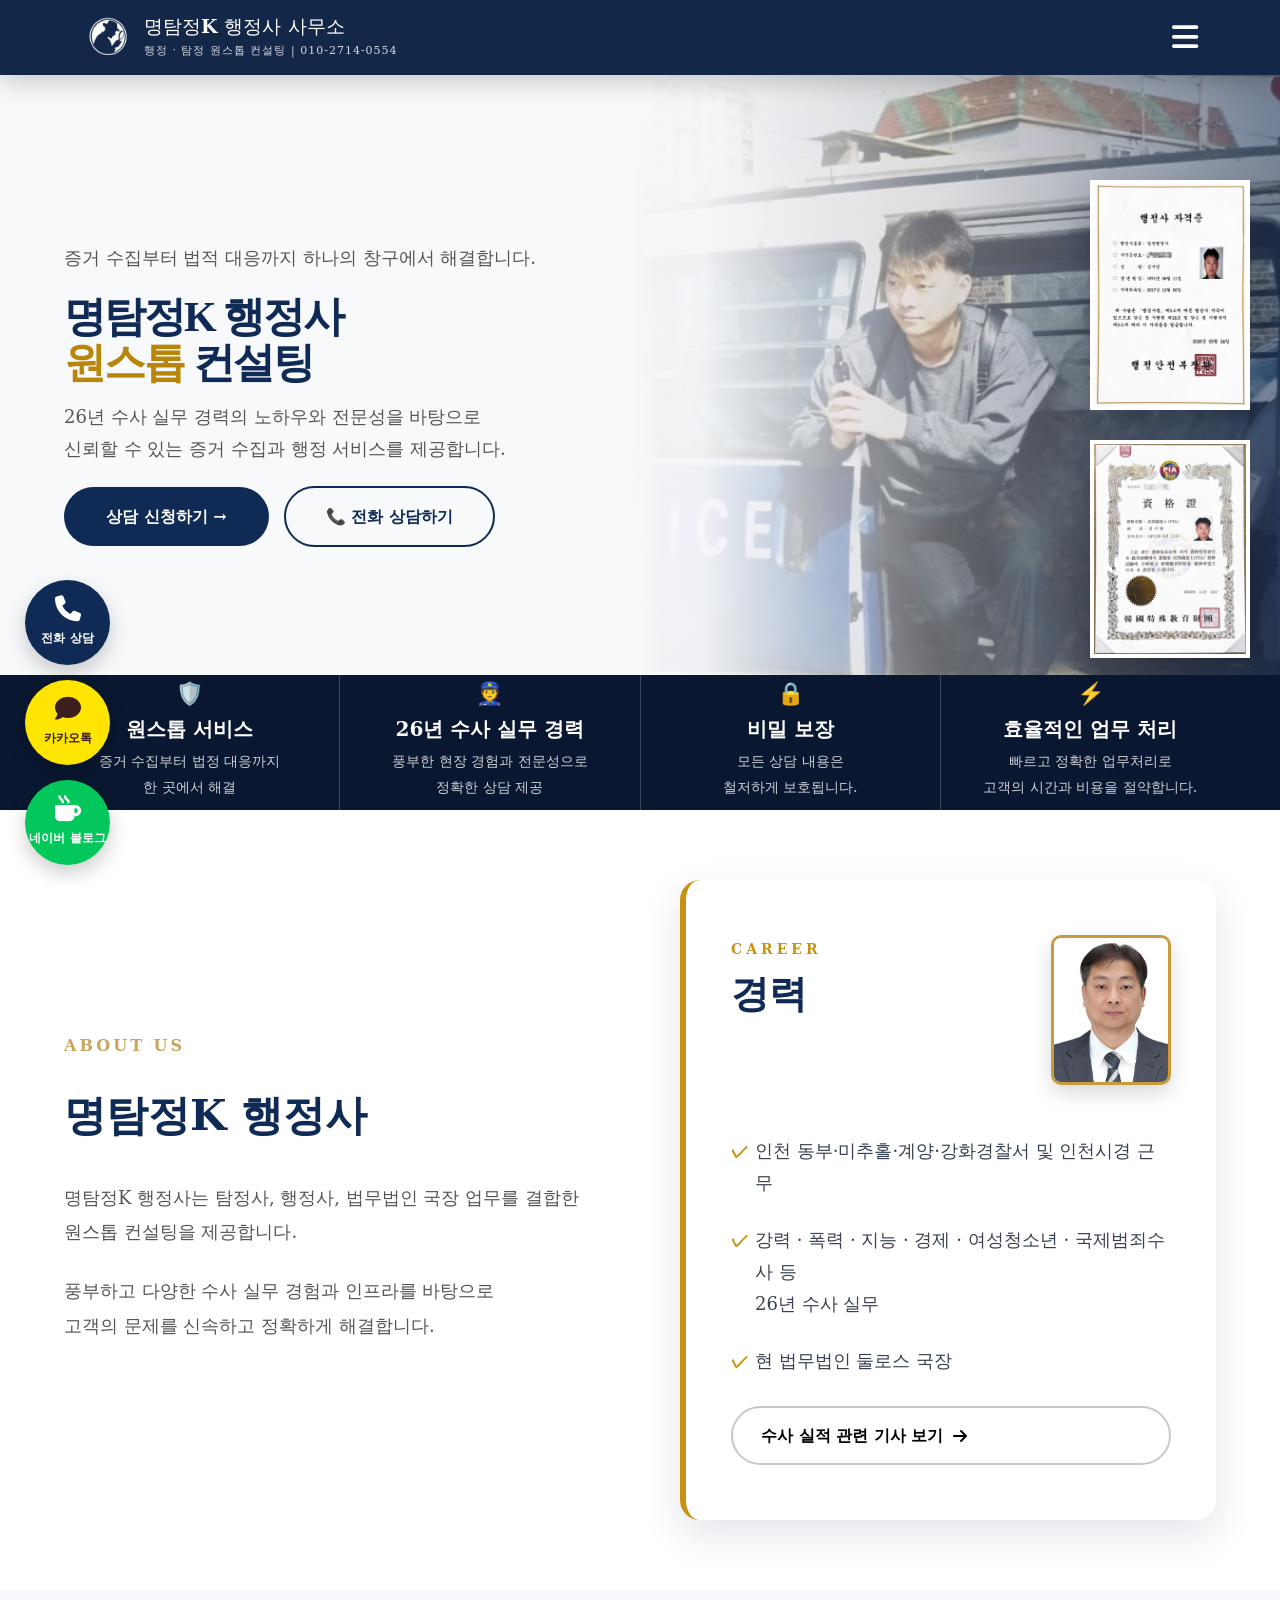
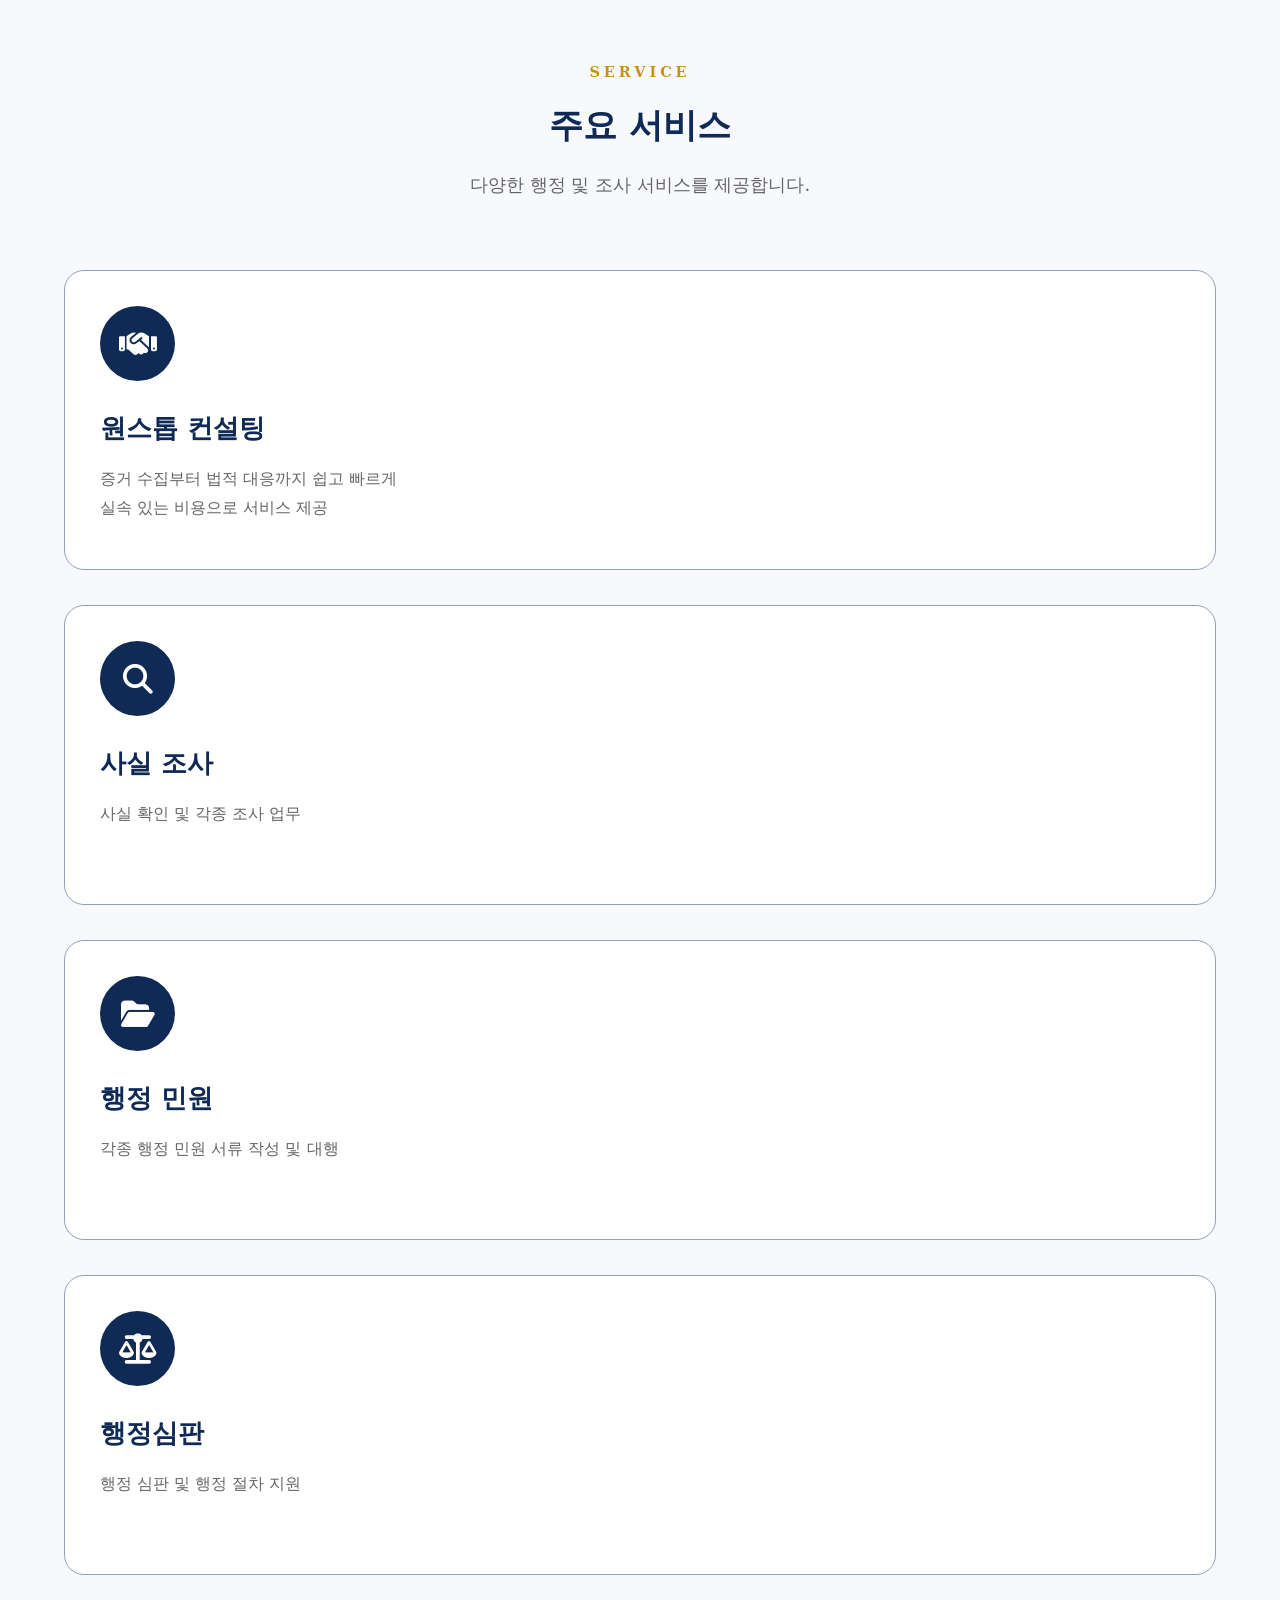
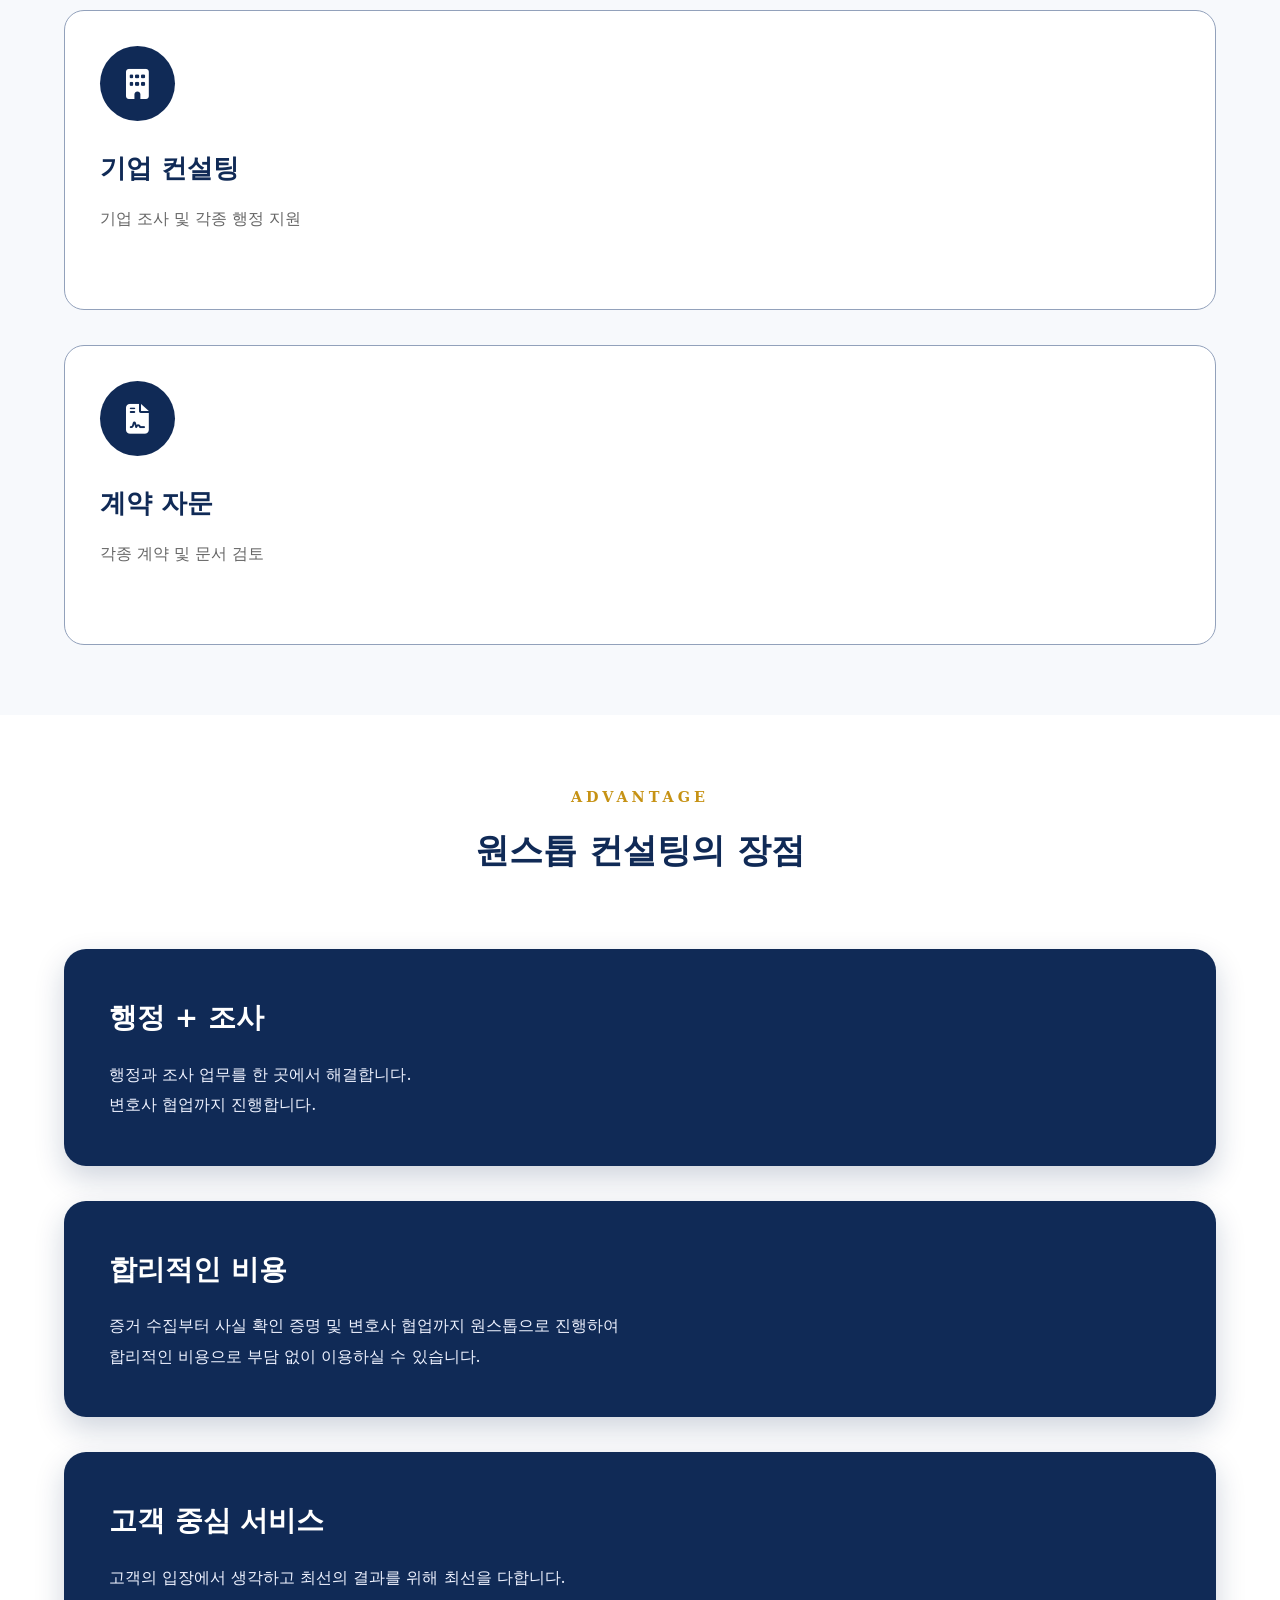
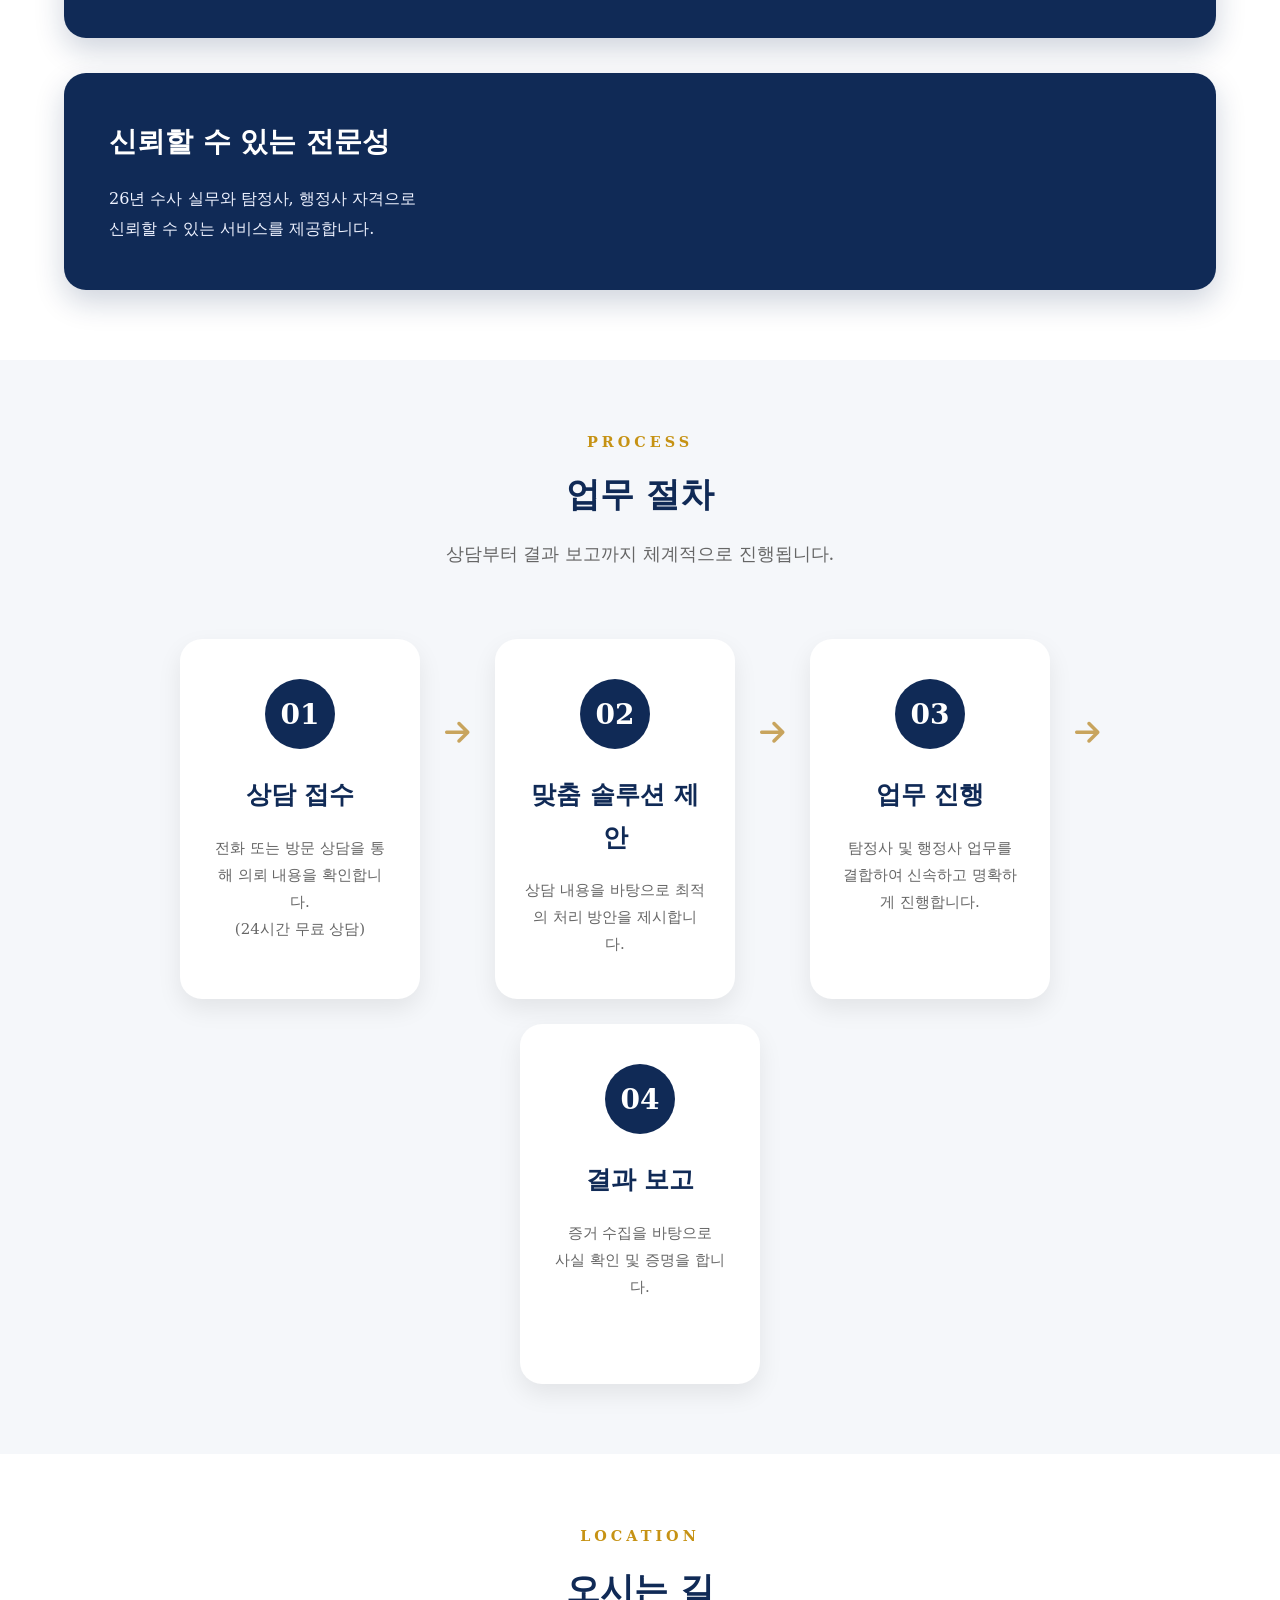
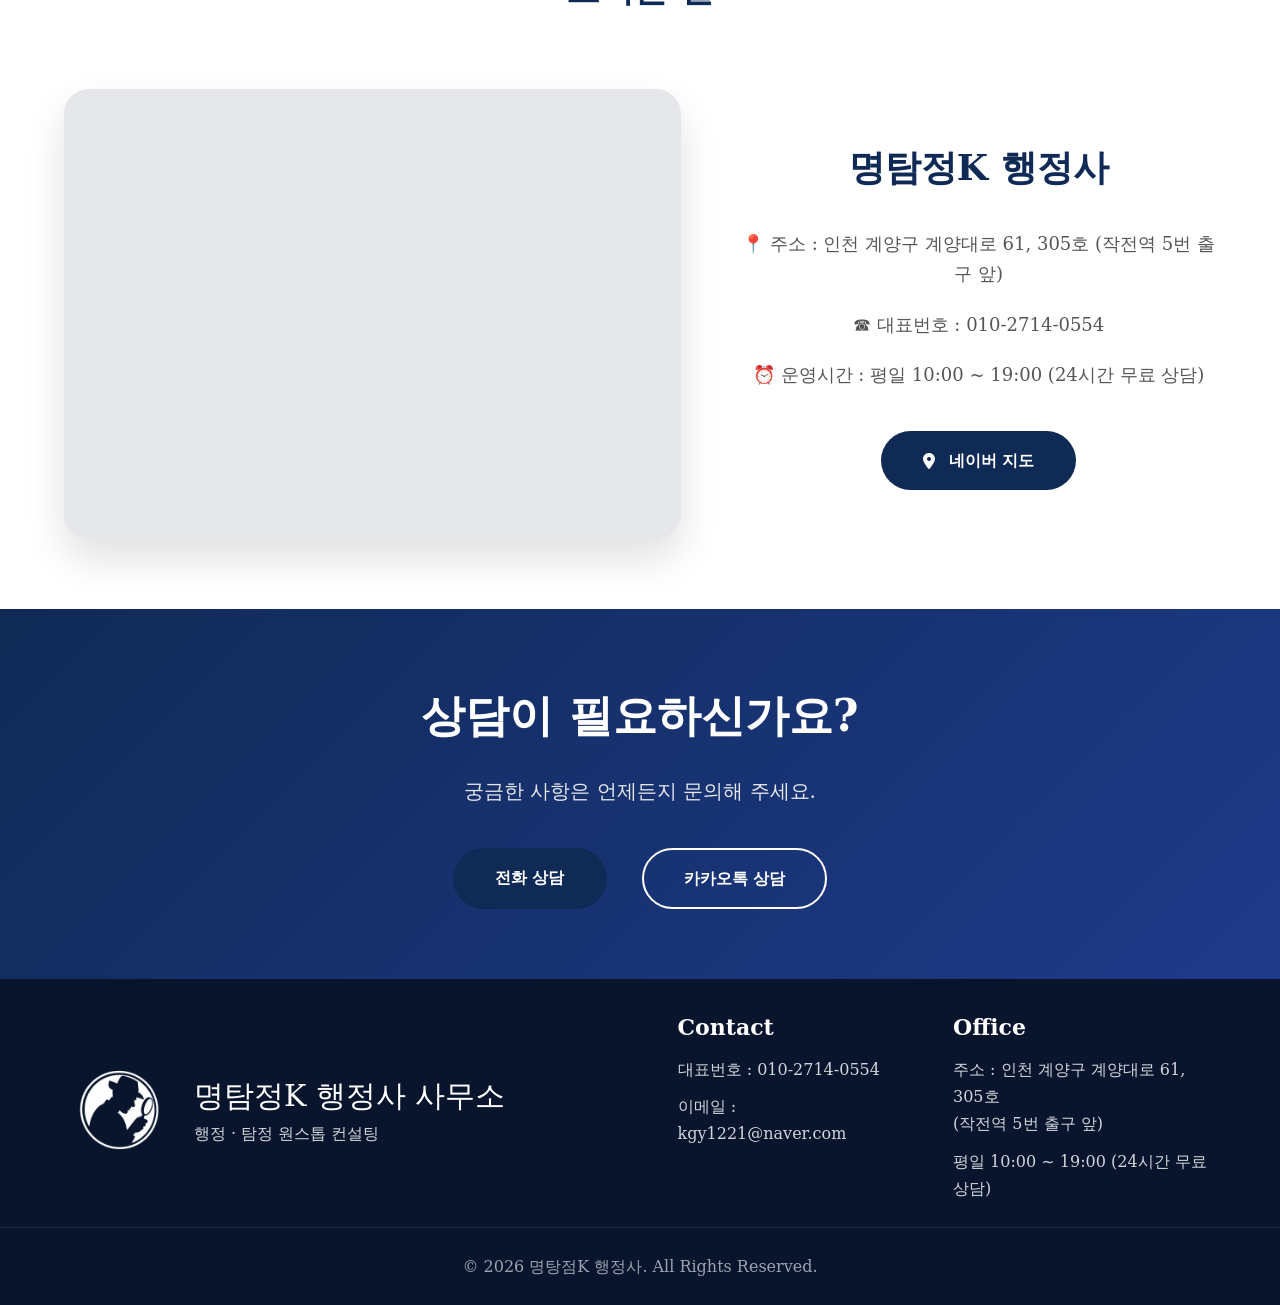
==== index.html @ 46e02d0e "Update index.html" ====
<!DOCTYPE html>
<html lang="ko">
<head>
    <meta charset="UTF-8">
    <meta name="viewport" content="width=device-width, initial-scale=1.0">
    <title>명탕점K 행정사</title>

    <meta name="description"
content="26년 수사 실무 경험을 바탕으로 행정·탐정 원스톱 컨설팅을 제공합니다.">

<meta name="keywords"
content="행정사, 탐정, 행정심판, 사실조사, 인천 행정사">

    <!-- CSS -->
    <link rel="stylesheet" href="style.css">

    <!-- Font Awesome -->
    <link rel="stylesheet"
    href="https://cdnjs.cloudflare.com/ajax/libs/font-awesome/6.6.0/css/all.min.css">

    <!-- Google Font -->
    <link rel="preconnect" href="https://fonts.googleapis.com">
    <link rel="preconnect" href="https://fonts.gstatic.com" crossorigin>
    <link href="https://fonts.googleapis.com/css2?family=Noto+Sans+KR:wght@300;400;500;700;800&display=swap" rel="stylesheet">
</head>

<!-- ==========================
        FLOATING MENU
========================== -->

<div class="floating-menu">

    <a href="tel:01027140554" class="floating-btn phone">
        <i class="fa-solid fa-phone"></i>
        <span>전화 상담</span>
    </a>

    <a href="https://open.kakao.com/o/sEqx3fDi"
       target="_blank"
       class="floating-btn kakao">

        <i class="fa-solid fa-comment"></i>
        <span>카카오톡</span>

    </a>

    <a href="https://blog.naver.com/kgy0554"
       target="_blank"
       class="floating-btn naver">

        <i class="fa-solid fa-mug-hot"></i>
        <span>네이버 블로그</span>

    </a>

</div>

<body>

<!-- ===========================
        HEADER
============================ -->

<header id="header">

    <div class="container">

        <a href="#" class="logo">

    <img src="images/logo.png" alt="명탐정K 로고">

    <div class="logo-text">

        <h2>명탐정K 행정사 사무소</h2>

        <p>행정 · 탐정 원스톱 컨설팅  |  010-2714-0554</p>
        

    </div>

</a>

        <nav>

  <button class="menu-toggle">
        <i class="fa-solid fa-bars"></i>
    </button>
    <ul class="menu">

        <li><a href="#about">소개</a></li>
        <li><a href="#service">서비스</a></li>
        <li><a href="#process">업무 절차</a></li>
        <li><a href="#location">오시는 길</a></li>
        <li><a href="#contact">상담 문의</a></li>

    </ul>

        </nav>

    </div>

</header>



<section class="hero">
<div class="hero-image">

   

</div>

     <div class="hero-license-wrap">

        <img src="images/certificate.jpg"
             class="hero-license"
             alt="자격증1">

        <img src="images/certificate2.jpg"
             class="hero-license"
             alt="자격증2">

    </div>
    <div class="container hero-container">

        <!-- 왼쪽 -->

        <div class="hero-left">


            <p class="hero-top">
                증거 수집부터 법적 대응까지 하나의 창구에서 해결합니다.
            </p>

            <h1>
                명탐정K 행정사<br>
                <span>원스톱</span> 컨설팅
            </h1>

            <p class="hero-desc">
                26년 수사 실무 경력의 노하우와 전문성을 바탕으로<br>
                신뢰할 수 있는 증거 수집과 행정 서비스를 제공합니다.
            </p>

            <div class="hero-btn">

                <a href="#contact" class="btn-primary">
                    상담 신청하기 →
                </a>

                <a href="tel:010-2714-0554" class="btn-outline">
                    📞 전화 상담하기
                </a>

            </div>

        </div>

        <!-- 오른쪽 -->

    </div>

</section>

<section id="why">

    <div class="why-row">

        <div class="why-item">
            <div class="why-icon">🛡️</div>
            <h3>원스톱 서비스</h3>
            <p>
                증거 수집부터 법정 대응까지<br>
                한 곳에서 해결
            </p>
        </div>

        <div class="why-item">
            <div class="why-icon">👮</div>
            <h3>26년 수사 실무 경력</h3>
            <p>
                풍부한 현장 경험과 전문성으로<br>
                정확한 상담 제공
            </p>
        </div>

        <div class="why-item">
            <div class="why-icon">🔒</div>
            <h3>비밀 보장</h3>
            <p>
                모든 상담 내용은<br>
                철저하게 보호됩니다.
            </p>
        </div>

        <div class="why-item">
            <div class="why-icon">⚡</div>
            <h3>효율적인 업무 처리</h3>
            <p>
                빠르고 정확한 업무처리로<br>
                고객의 시간과 비용을 절약합니다.
            </p>
        </div>

    </div>

</section>
<!-- ===========================
      ABOUT
============================ -->

<section class="about" id="about">

    <div class="container about-container">

        <!-- ABOUT US -->
        <div class="about-text">

            <span class="sub-title">
                ABOUT US
            </span>

            <h2>
                명탐정K 행정사
            </h2>

            <p>
                명탐정K 행정사는 탐정사, 행정사, 법무법인 국장 업무를 결합한<br>
                원스톱 컨설팅을 제공합니다.
            </p>

            <p>
                풍부하고 다양한 수사 실무 경험과 인프라를 바탕으로<br>
                고객의 문제를 신속하고 정확하게 해결합니다.
            </p>

        </div>

        <!-- CAREER -->
        <div class="about-career">

    <div class="career-header">

        <div>

            <span class="career-title">CAREER</span>

            <h3>경력</h3>

        </div>

        <img src="images/profile.jpg" alt="대표 증명사진" class="career-profile">

    </div>

    <ul class="career-list">

        <li>인천 동부·미추홀·계양·강화경찰서 및 인천시경 근무</li>

        <li>
            강력 · 폭력 · 지능 · 경제 · 여성청소년 · 국제범죄수사 등<br>
            26년 수사 실무
        </li>

        <li>현 법무법인 둘로스 국장</li>

    </ul>
 <a href="cases.html" class="career-btn">
        수사 실적 관련 기사 보기
        <i class="fa-solid fa-arrow-right"></i>
    </a>
</div>
    </div>

</section>



<!-- ===========================
      SERVICE
============================ -->

<section class="service" id="service">

    <div class="container">

        <div class="section-title">
            <span class="section-tag">SERVICE</span>
            <h2>주요 서비스</h2>

            <p>다양한 행정 및 조사 서비스를 제공합니다.</p>

        </div>

        <div class="service-grid">

          <a href="onestop.html" class="service-link">
                <div class="service-card">

                    <i class="fa-solid fa-handshake"></i>

                    <h3>원스톱 컨설팅</h3>

                    <p>
                        증거 수집부터 법적 대응까지 쉽고 빠르게<br>
                        실속 있는 비용으로 서비스 제공
                    </p>

                </div>
            </a>

          <a href="investigation.html" class="service-link">
                <div class="service-card">

                    <i class="fa-solid fa-magnifying-glass"></i>

                    <h3>사실 조사</h3>

                    <p>
                        사실 확인 및
                        각종 조사 업무
                    </p>

                </div>
            </a>

            <a href="admin-service.html" class="service-link">
                <div class="service-card">

                    <i class="fa-solid fa-folder-open"></i>

                    <h3>행정 민원</h3>

                    <p>
                        각종 행정 민원
                        서류 작성 및 대행
                    </p>

                </div>
            </a>


            <a href="appeal.html" class="service-link">
                <div class="service-card">

                    <i class="fa-solid fa-scale-balanced"></i>

                    <h3>행정심판</h3>

                    <p>
                        행정 심판 및
                        행정 절차 지원
                    </p>

                </div>
            </a>

            <a href="consulting.html" class="service-link">
                <div class="service-card">

                    <i class="fa-solid fa-building"></i>

                    <h3>기업 컨설팅</h3>

                    <p>
                        기업 조사 및 
                        각종 행정 지원
                    </p>

                </div>
            </a>

            <a href="contract.html" class="service-link">
                <div class="service-card">

                    <i class="fa-solid fa-file-contract"></i>

                    <h3>계약 자문</h3>

                    <p>
                        각종 계약 및 
                        문서 검토
                    </p>

                </div>
            </a>


        </div>

    </div>

</section>





<!-- ===========================
      ONE STOP
============================ -->

<section class="onestop">

    <div class="container">

        <div class="section-title">
<span class="section-tag">Advantage</span>
            <h2>

                원스톱 컨설팅의 장점

            </h2>

        </div>

        <div class="advantage-grid">

            <div>

                <h3>
                    행정 + 조사
                </h3>

                <p>

                    행정과 조사 업무를 한 곳에서 해결합니다.<br>
                    변호사 협업까지 진행합니다.

                </p>

            </div>

            <div>

                <h3>
                    합리적인 비용
                </h3>

                <p>

                    증거 수집부터 사실 확인 증명 및 변호사 협업까지 원스톱으로 진행하여<br>
                    합리적인 비용으로 부담 없이 이용하실 수 있습니다.
                </p>

            </div>

            <div>

                <h3>
                    고객 중심 서비스
                </h3>

                <p>

                    고객의 입장에서 생각하고 최선의 결과를 위해 최선을 다합니다.

                </p>

            </div>

            <div>

                <h3>
                    신뢰할 수 있는 전문성
                </h3>

                <p>

                    26년 수사 실무와 탐정사, 행정사 자격으로 <br>
                    신뢰할 수 있는 서비스를 제공합니다.
                </p>

            </div>

        </div>

    </div>

</section>

<!-- ===========================
      PROCESS
============================ -->

<section class="process" id="process">

    <div class="container">

        <div class="section-title">
<span class="section-tag">Process</span>
            <h2>
                업무 절차
            </h2>

            <p>
                상담부터 결과 보고까지 체계적으로 진행됩니다.
            </p>

        </div>

        <div class="process-wrap">

            <div class="process-item">

                <div class="number">01</div>

                <h3>상담 접수</h3>

                <p>
                    전화 또는 방문 상담을 통해
                    의뢰 내용을 확인합니다.<br>
                    (24시간 무료 상담)
                </p>

            </div>

            <div class="arrow">
                <i class="fa-solid fa-arrow-right"></i>
            </div>

            <div class="process-item">

                <div class="number">02</div>

                <h3>맞춤 솔루션 제안</h3>

                <p>
                    상담 내용을 바탕으로 
                    최적의 처리 방안을 제시합니다.
                </p>

            </div>

            <div class="arrow">
                <i class="fa-solid fa-arrow-right"></i>
            </div>

            <div class="process-item">

                <div class="number">03</div>

                <h3>업무 진행</h3>

                <p>
                    탐정사 및 행정사 업무를 <br>결합하여
                    신속하고 명확하게 진행합니다.
                </p>

            </div>

            <div class="arrow">
                <i class="fa-solid fa-arrow-right"></i>
            </div>

            <div class="process-item">

                <div class="number">04</div>

                <h3>결과 보고</h3>

                <p>
                    증거 수집을 바탕으로<br> 사실 확인 및 증명을 합니다.
                </p>

            </div>

        </div>

    </div>

</section>



<!-- ===========================
      LOCATION
============================ -->

<section class="location" id="location">

    <div class="container">

        <div class="section-title">
<span class="section-tag">Location</span>
            <h2>
                오시는 길
            </h2>

        </div>

        <div class="location-wrap">

            <div class="map-box">

                <iframe src="https://www.google.com/maps/embed?pb=!1m5!3m3!1m2!1s0x357b7d92056207f5%3A0xba28b7b6ada4c7bd!2z7J247LKc6rSR7Jet7IucIOqzhOyWkeq1rCDqs4TslpHrjIDroZwgNjE!5e1!3m2!1sko!2skr!4v1783344977869!5m2!1sko!2skr"
                 width="100%" height="450" style="border:0;" allowfullscreen="" loading="lazy" referrerpolicy="strict-origin-when-cross-origin"></iframe>

            </div>

            <div class="location-info">

                <h3>
                    명탐정K 행정사
                </h3>

                <p>

                    📍 주소 : 인천 계양구 계양대로 61, 305호 (작전역 5번 출구 앞) 
                    
                </p>


                <p>

                    ☎ 대표번호 : 010-2714-0554

                </p>

                <p>

                    ⏰ 운영시간 : 평일 10:00 ~ 19:00 (24시간 무료 상담)

                </p>
<div class="map-buttons">

    <a href="https://map.naver.com/v5/search/인천 계양구 계양대로 61"
       target="_blank"
       class="btn btn-primary">

        <i class="fa-solid fa-location-dot"></i>
        네이버 지도

    </a>

</div>
            </div>

        </div>

    </div>

</section>



<!-- ===========================
      CONTACT
============================ -->

<section class="contact" id="contact">

    <div class="container">

        <div class="contact-box">

            <h2>

                상담이 필요하신가요?

            </h2>

            <p>

                궁금한 사항은 언제든지 문의해 주세요.

            </p>

            <div class="contact-btn">

                <a href="tel:01027140554" class="btn-primary">

                    전화 상담

                </a>

                <a href="https://open.kakao.com/o/sEqx3fDi" class="btn-outline">

                    카카오톡 상담

                </a>

            </div>

        </div>

    </div>

</section>



<!-- ===========================
      FOOTER
============================ -->

<footer>

    <div class="container footer-container">

        <div class="footer-brand">

            <img src="images/logo.png" class="footer-logo" alt="명탐정K">

            <div class="footer-text">
        <h3>명탐정K 행정사 사무소</h3>
        <p>행정 · 탐정 원스톱 컨설팅</p>
   
</div>
        </div>

        <div>

            <h4>

                Contact

            </h4>

            <p>

                대표번호 : 010-2714-0554

            </p>

            <p>

                이메일 : kgy1221@naver.com

            </p>

        </div>

        <div>

            <h4>

                Office

            </h4>

            <p>

                주소 : 인천 계양구 계양대로 61, 305호 <br>
                (작전역 5번 출구 앞)

            </p>

            <p>

                평일 10:00 ~ 19:00 (24시간 무료 상담)

            </p>

        </div>

    </div>

    <div class="copyright">

        © 2026 명탕점K 행정사.
        All Rights Reserved.

    </div>

</footer>



<script src="script.js"></script>

</body>
---- style.css ----
/* ===================================
            RESET
=================================== */

*{
    margin:0;
    padding:0;
    box-sizing:border-box;
}

html{
    scroll-behavior:smooth;
}

body{

    font-family:'serif', sans-serif;
    color:#1f2937;
    background:#ffffff;
    line-height:1.7;

}

img{

    width:100%;
    display:block;

}

a{

    text-decoration:none;

}

ul{

    list-style:none;

}


/* ===================================
        COMMON
=================================== */

.container{

    width:90%;
    max-width:1200px;
    margin:auto;

}

section{

    padding:70px 0;

}

.section-title{

    text-align:center;
    margin-bottom:70px;

}

.section-title h2{

    font-size:42px;
    color:#102A56;
    margin-bottom:15px;

}

.section-title p{

    color:#666;
    font-size:18px;

}

.logo{

    display:flex;

    align-items:center;

    gap:18px;

    text-decoration:none;

}

.logo img{

    width:70px;

    height:70px;

}

.logo-text h2{

    color:#ffffff;

    font-size:30px;

    margin:0;

    font-weight:595;

    line-height:1.2;

}

.logo-text p{

    color:#d7dbe5;

    font-size:14px;

    margin:4px 0 0;

    letter-spacing:1px;

}

/* ===================================
            BUTTON
=================================== */

.btn-primary{

    display:inline-block;
    background:#102A56;
    color:white;
    padding:16px 42px;
    border-radius:50px;
    font-weight:700;
    transition:.3s;

}

.btn-primary:hover{

    background:#1d4ed8;
    transform:translateY(-3px);

}

.btn-outline{

    display:inline-block;

    border:2px solid #102A56;

    color:#102A56;

    padding:15px 40px;

    border-radius:50px;

    margin-left:15px;

    font-weight:700;

    transition:.3s;

}

.btn-outline:hover{

    background:#102A56;

    color:white;

}



/* ===================================
            HEADER
=================================== */

header{

    position:fixed;

    top:0;

    left:0;

    width:100%;

    background:#132749;

    z-index:999;

    box-shadow:0 8px 25px rgba(0,0,0,.18);

}

header .container{

    display:flex;

    justify-content:space-between;

    align-items:center;

    height:95px;

}

.logo img{

    height:80px;
    width:auto;
    filter : brightness(0) invert(1);

}

.menu{

    display:flex;

    gap:12px;

    font-size:16px;

}
.nav{

    position:relative;

}

.menu-toggle{

    display:none;

    background:none;

    border:none;

    color:white;

    font-size:30px;

    cursor:pointer;

}
.menu a{

    color:white;

    font-weight:600;

    transition:.3s;

}

.menu a:hover{

    color:#D4AF37;

}



/* ===================================
            HERO
=================================== */

.hero{

    position:relative;

    overflow:hidden;

    background:#f8f9fb;

    min-height:600px;

    display:flex;

    align-items:center;

}


.hero-container{

    position:relative;

    z-index:10;

    max-width:1200px;

    margin:0 auto;

}

.badge{

    display:inline-block;

    background:#F6EFD6;;

    color:#B8860B;

    padding:14px 32px;

    border-radius:999px;

    font-size:20px;

    font-weight:700;

    margin-bottom:15px;

}

.hero h1{

    font-family:'Noto Serif KR', serif;

    font-size:55px;

    font-weight:600;

    line-height:1.1;

    letter-spacing:-2px;

    color:#102A56;

    margin-bottom : 15px

}

.hero h1 span{

    color:#B8860B;

}

.hero-top{

    color:#B8860B;

    font-size:26px;

    font-weight:500;

    margin-top : 40px;
    margin-bottom:25px;

}

.hero-desc{

    font-size:28px;

    color:#555;

    line-height:1.8;

    margin-bottom:50px;

}

.hero h2{

    font-size:44px;

    line-height:1.4;

    margin-bottom:30px;

}

.hero p{

    color:#555;

    font-size:20px;

    margin-bottom:20px;

}

.hero-btn{

    display:flex;

    align-items:center;

}


.hero-image{

    position:absolute;

    top:0;

    right:0;

    width:60%;

    height:100%;

    background-image:url("images/main3.jpg");

    background-size:cover;

    background-position: 60%center;

    background-repeat:no-repeat;

}

.hero-image::after{

    content:"";

    position:absolute;

    inset:0;

    background:linear-gradient(

        to right,

        rgba(248,249,251,1) 0%,

        rgba(248,249,251,.95) 25%,

        rgba(248,249,251,.35) 55%,

        rgba(16,42,86,.45) 100%

    );

}

.hero-license{

    width:160px;

    border-radius:0px;

    background:white;

    padding:4px;

    box-shadow:0 15px 35px rgba(0,0,0,.25);

}

.hero-license-wrap{

    margin-top:100px;

    position:absolute;

    top:5px;

    right:30px;

    display:flex;

    flex-direction:column;

    gap:30px;

    z-index:10;

}

/* ===================================
            WHY
=================================== */


#why{

    background:#091730;

    padding:0px 0;

}

.why-row{

    max-width:1200px;

    width:100%;

    margin:0 auto;

    display:flex;

    justify-content:space-between;

}

.why-item{

    flex:1;

    text-align:center;

    display : flex;

    flex-direction:column;

    align-items:center;

    justify-content:center;
    color:white;

    border-right:1px solid rgba(255,255,255,.2);

}

.why-item:last-child{

    border-right:none;

}

.why-icon{

    font-size:22px;

    color:#C89B3C;

}

.why-item h3{

    text-align: center;

    color:#fff;

    font-size:20px;

    margin-bottom:3px;

}

.why-item p{

    color:rgba(255,255,255,.8);

    text-align: center;

    line-height:1.8;

    font-size:14px;

    margin-bottom:10px;

}

/* ===================================
            ABOUT
==============*/


.about{

    background:#ffffff;
}

.about-container{

    display:grid;

    grid-template-columns:1fr 1fr;

    gap:80px;

    align-items:center;

}


.about-career{

    background:#ffffff;

    border-radius:20px;

    padding:55px 45px;

    box-shadow:0 15px 40px rgba(16,42,86,.12);

    border-left:6px solid #C69214;

    height:100%;

    display:flex;

    flex-direction:column;

    justify-content:center;

}

.career-title{

    color:#C69214;

    font-size:14px;

    letter-spacing:4px;

    font-weight:700;

    margin-bottom:15px;

}

.about-career h3{

    font-size:38px;

    color:#102A56;

    margin-bottom:30px;

    font-weight: 600;

}

.career-list{

    list-style:none;

    padding:0;

    margin:0;

}

.career-list li{

    position:relative;

    padding-left:24px;

    margin-bottom:24px;

    font-size:18px;

    line-height:1.8;

    color:#374151;

}

.career-list li::before{

    content:"✓";

    position:absolute;

    left:0;

    color:#C69214;

    font-weight:bold;

    font-size:18px;

}

.sub-title{

    color:#C8A45D;

    font-weight:700;

    letter-spacing:3px;

}

.about-text h2{

    font-size:42px;

    color:#102A56;

    margin:20px 0 30px;

}

.about-text p{

    font-size:18px;

    color:#555;

    margin-bottom:25px;

    line-height:1.9;

}



/* ===================================
            SERVICE
=================================== */

.service{

    background:#f7f9fc;

}


.section-tag{
    display: block;
    font-size: 0.9rem;
    font-weight: 700;
    letter-spacing: 4px;
    color:#C69214;
    text-transform: uppercase;
    margin-bottom: 12px;
}

.service-grid{

    display:grid;

    grid-template-columns:repeat(3,1fr);

    gap:35px;

}

.service-card{

    background:white;

    padding:35px 35px;

    border-radius:20px;

    border:1px solid #eee;

    transition:.35s;

    min-height : 300px;

    border-color:#92a1bb;

}

.service-card:hover{

    transform:translateY(-10px);

    border-color:#102A56;

    box-shadow:0 20px 45px rgba(16,42,86,.15);

}

.service-card i{

    width:75px;

    height:75px;

    border-radius:50%;

    background:#102A56;

    color:white;

    display:flex;

    justify-content:center;

    align-items:center;

    font-size:30px;

    margin-bottom:25px;

}

.service-card h3{

    color:#102A56;

    font-size:26px;

    margin-bottom:15px;

}

.service-card p{

    color:#666;

    line-height:1.8;

}

.service-link{

    text-decoration:none;

    color:inherit;

    display:block;

}

.service-link:hover{

    color:inherit;

}

/* ===================================
        SMALL ANIMATION
=================================== */

.why-card,
.service-card,
.about-image img{

    transition:all .35s ease;

}

.about-image img:hover{

    transform:scale(1.03);

}

/* ===================================
        ADMIN
=================================== */

.admin{

    background:#fffffe;

}

.admin-list{

    max-width:850px;

    margin:0 auto;

}

.admin-item{

    background:white;

    padding:22px 30px;

    margin-bottom:18px;

    border-radius:15px;

    display:flex;

    align-items:center;

    gap:20px;

    box-shadow:0 8px 20px rgba(0,0,0,.06);

    transition:.3s;

}

.admin-item:hover{

    transform:translateX(10px);

    box-shadow:0 15px 35px rgba(16,42,86,.15);

}

.admin-item i{

    color:#102A56;

    font-size:22px;

}



/* ===================================
        ONE STOP
=================================== */

.onestop{

    background:white;

}

.advantage-grid{

    display:grid;

    grid-template-columns:repeat(2,1fr);

    gap:35px;

}

.advantage-grid div{

    background:#102A56;

    color:white;

    padding:45px;

    border-radius:22px;

    transition:.35s;

    box-shadow:0 12px 30px rgba(16,42,86,.20);

}

.advantage-grid div:hover{

    transform:translateY(-10px);

    background:#1E3A8A;

}

.advantage-grid h3{

    font-size:28px;

    margin-bottom:18px;

}

.advantage-grid p{

    color:#eef2ff;

    line-height:1.9;

}



/* ===================================
        PROCESS
=================================== */

.process{

    background:#f5f7fa;

}

.process-wrap{

    display:flex;

    justify-content:center;

    align-items:flex-start;

    gap:25px;

    flex-wrap:wrap;

}

.process-item{

    width:240px;

    min-height : 360px;

    background:white;

    border-radius:22px;

    padding:40px 30px;

    text-align:center;

    box-shadow:0 10px 25px rgba(0,0,0,.08);

    transition:.35s;

    display:flex;
    flex-direction:column;
    align-items:center;

}

.process-item:hover{

    transform:translateY(-12px);

    box-shadow:0 20px 45px rgba(0,0,0,.15);

}

.number{

    width:70px;

    height:70px;

    background:#102A56;

    color:white;

    font-size:28px;

    font-weight:700;

    border-radius:50%;

    display:flex;

    justify-content:center;

    align-items:center;

    margin:0 auto 25px;

}

.process-item h3{

    color:#102A56;

    font-size:25px;

    margin-bottom:18px;

}

.process-item p{

    color:#666;
    font-size:15px;
    line-height:1.8;

}

.arrow{

    display:flex;

    align-items:center;

    justify-content:center;

    font-size:28px;

    color:#C8A45D;

    padding-top:80px;

}



/* ===================================
      HOVER EFFECT
=================================== */

.process-item,
.admin-item,
.advantage-grid div{

    transition:all .35s ease;

}

/* ===================================
        LOCATION
=================================== */

.location{

    background:#ffffff;

}

.location-wrap{

    display:grid;

    grid-template-columns:1.3fr 1fr;

    gap:60px;

    align-items:center;

}

.map-box{

    width:100%;

    height:450px;

    border-radius:25px;

    overflow:hidden;

    box-shadow:0 20px 40px rgba(0,0,0,.12);

    background:#e5e7eb;

}

.map-placeholder{

    width:100%;
    height:100%;

    display:flex;

    justify-content:center;

    align-items:center;

    font-size:40px;

    color:#102A56;

    font-weight:bold;

}

.location-info h3{

    font-size:36px;

    color:#102A56;

    margin-bottom:30px;

}

.location-info p{

    font-size:18px;

    margin-bottom:20px;

    color:#555;

}

.map-buttons{

    margin-top:30px;

}

.map-buttons .btn{

    margin-top:10px;

    display:inline-flex;

    align-items:center;

    gap:14px;

}

/* ===================================
        CONTACT
=================================== */

.contact{

    background:linear-gradient(
        135deg,
        #102A56,
        #1E3A8A
    );

    color:white;

}

.contact-box{

    text-align:center;

}

.contact h2{

    font-size:44px;

    margin-bottom:20px;

}

.contact p{

    font-size:20px;

    margin-bottom:40px;

    color:#e5e7eb;

}

.contact-btn{

    display:flex;

    justify-content:center;

    gap:20px;

}

.contact .btn-outline{

    color:white;

    border:2px solid white;

}

.contact .btn-outline:hover{

    background:white;

    color:#102A56;

}



/* ===================================
        FOOTER
=================================== */

footer{

    background:#08152d;

    color:white;

    padding-top:30px;

}

.footer-container{

    display:grid;

    grid-template-columns:3fr 1.2fr 1.4fr;

    gap:50px;

    padding-bottom:20px;

}

.footer-logo{

    width:180px;


    filter : brightness(0) invert(1);

}



footer h4{

    margin-bottom:5px;

    color:#ffffff;

    font-size:22px;

}

footer p{

    color:#d1d5db;
    margin-bottom:5px;
    margin-top:10px;

}

.copyright{

    border-top:1px solid rgba(255,255,255,.1);

    text-align:center;

    padding:25px;

    color:#9ca3af;

}

.page-hero{

    padding:140px 0 50px;

    background:#f8f9fb;

}

.page-tag{

    display:inline-block;

    background:#f8edd0;

    color:#c18b00;

    padding:10px 22px;

    border-radius:30px;

    font-weight:700;

}

.page-hero h1{

    font-size:52px;

    margin-top:30px;

    color:#102A56;

}

.page-hero p{

    margin-top:20px;

    font-size:22px;

    color:#555;

}

.page-content{

    padding:40px 0;

}

.page-content h2{

    color:#102A56;

    margin-bottom:25px;

}

.page-content ul{

    padding-left:25px;

    line-height:2;

    font-size:18px;

}



.career-photo{

    text-align:center;

    margin-bottom:30px;

}

.career-photo img{

    width:180px;

    height:220px;

    object-fit:cover;

    border-radius:12px;

    border:4px solid #ffffff;

    box-shadow:0 15px 35px rgba(0,0,0,.15);

}


.career-header{

    display:flex;

    justify-content:space-between;

    align-items:flex-start;

    margin-bottom:30px;

}

.career-profile{

    width:120px;

    height:150px;

    object-fit:cover;

    border-radius:10px;

    border:3px solid #C89B3C;

    box-shadow:0 8px 20px rgba(0,0,0,.15);

    margin-bottom : 20px;
}

.career-btn{
    display:inline-flex;
    align-items:center;
    gap:10px;

    margin-top:5px;
    padding:14px 28px;

    background:#ffffff;
    color:#000000;
    text-decoration:none;

    border-radius:50px;
    font-weight:600;
    border:2px solid #eee;
    border-color:#c9c7c7;
    transition:.3s;
}

.career-btn:hover{
    background:#C69214;
    transform:translateY(-3px);
}

.cases{

    background:#f7f9fc;

    min-height:100vh;

    padding:90px 0;

}

.case-list{

    display:grid;

    grid-template-columns:repeat(auto-fit,minmax(350px,1fr));

    gap:30px;

}

.case-card{

    background:white;

    border-radius:20px;

    padding:30px;

    border:1px solid #e5e7eb;

    text-decoration:none;

    color:inherit;

    transition:.3s;

}

.case-card:hover{

    transform:translateY(-8px);

    box-shadow:0 15px 35px rgba(0,0,0,.1);

    border-color:#102A56;

}

.case-top{

    display:flex;

    justify-content:space-between;

    align-items:center;

    margin-bottom:20px;

}

.case-category{

    background:#102A56;

    color:white;

    padding:6px 14px;

    border-radius:30px;

    font-size:14px;

}

.case-date{

    color:#777;

    font-size:14px;

}

.case-card h3{

    color:#102A56;

    margin-bottom:15px;

    line-height:1.5;

}

.case-card p{

    color:#666;

    margin-bottom:25px;

}

.read-more{

    color:#C69214;

    font-weight:700;

}

.footer-brand{
    display: flex;
    align-items: center;
    gap: 20px;
    white-space:nowrap;
}

.footer-logo{
  margin: 10px 0 0px;
    width: 110px;
    height: auto;
}

.footer-text h3{
    margin: 0 0 0px;
    color: #fff;
    font-size: 30px;
    font-weight: 500;
}

.footer-text p{
    margin: 0;
    color: #d1d5db;
    font-size: 16px;
    line-height: 1.6;
}


/* ==========================
        FLOATING MENU
========================== */

.floating-menu{

    position:fixed;

    left:25px;

    bottom:35px;

    display:flex;

    flex-direction:column;

    gap:15px;

    z-index:9999;
}

.floating-btn{

    width:85px;

    height:85px;

    border-radius:50%;

    display:flex;

    flex-direction:column;

    justify-content:center;

    align-items:center;

    text-decoration:none;

    color:white;

    font-size:12px;

    font-weight:700;

    box-shadow:0 8px 20px rgba(0,0,0,.2);

    transition:.3s;

}

.floating-btn i{

    font-size:26px;

    margin-bottom:6px;

}

.floating-btn:hover{

    transform:translateY(-6px);

}

.phone{

    background:#102A56;

}

.kakao{

    background:#FEE500;

    color:#3C1E1E;

}

.naver{

    background:#03C75A;

}


/* ===================================
        RESPONSIVE (~992px)
=================================== */

@media (max-width:992px){

.hero-container,
.about-container,
.location-wrap{

grid-template-columns:1fr;

}

.hero{

text-align:center;

}

.hero-btn{

justify-content:center;

flex-wrap:wrap;

}

.hero-image{

    position:absolute;

    top:0;

    right:0;

    width:70%;

    height:100%;

    overflow:hidden;

}

.why-grid{

grid-template-columns:repeat(2,1fr);

}

.service-grid{

grid-template-columns:repeat(2,1fr);

}

.footer-container{

grid-template-columns:1fr;

text-align:center;

}

.contact-btn{

flex-direction:column;

align-items:center;

}

.process-wrap{

flex-direction:column;

align-items:center;

}

.arrow{

transform:rotate(90deg);

padding:0;

}

}


/* ===================================
        MOBILE (~768px)
=================================== */

/* =========================
        HEADER
========================= */

header{

    position:sticky;

}

header .container{

    display:flex;

    justify-content:space-between;

    align-items:center;

    height:75px;

    padding:0 18px;

}

.logo{

    display:flex;

    flex-direction:row;

    align-items:center;

    gap:10px;

}

.logo img{

    width:52px;

    height:52px;

}

.logo-text h2{

    font-size:19px;

}

.logo-text p{

    font-size:11px;

}

/* 햄버거 */

.menu-toggle{

    display:block;

}

.menu{

    position:absolute;

    top:75px;

    left:0;

    width:100%;

    background:#132749;

    display:none;

    flex-direction:column;

    padding:15px 0;

    box-shadow:0 8px 20px rgba(0,0,0,.25);

}

.menu.active{

    display:flex;

}

.menu li{

    width:100%;

}

.menu a{

    display:block;

    text-align:center;

    color:white;

    padding:15px;

    font-size:17px;

}

.menu a:hover{

    background:#1E3A8A;

}

.hero h1{

font-size:42px;

}

.hero h2{

font-size:30px;

}

.hero p{

font-size:18px;

}

.section-title h2{

font-size:34px;

}

.why-grid{

grid-template-columns:1fr;

}

.service-grid{

grid-template-columns:1fr;

}

.advantage-grid{

grid-template-columns:1fr;

}

.hero-image img{

width:320px;

height:420px;

}

.location-info{

text-align:center;

}

}


/* ===================================
        SMALL MOBILE (~480px)
        (원래 미디어쿼리 없이 전역에 새어나가던 블록을
         여기 안으로 옮겨서 감쌌습니다)
=================================== */

@media (max-width:480px){

.container{
    width:92%;
}

section{
    padding:60px 0;
}

/* ================= HEADER ================= */

/* ================= HERO ================= */

.hero{
    display:flex;
    flex-direction:column;
    padding: 15px 0 50px;
    min-height:auto;
}

.hero-container{
    order : 2;
    text-align:center;
    margin-top:25px;
}

.hero-image{
    position:relative;
    width:100%;
    height:420px;

    background-size : cover;
    background-position:center;
    background-repeat : no-repeat;
            
    margin:0;
}


.hero-license-wrap{

    position:absolute;

    top:5px;
    right:5px;

    display:flex;
    flex-direction:column;
    gap:7px;
    z-index:20;
}

.hero-license{

    padding:3px;

    background:white;

    border-radius:6px;

    box-shadow:0 6px 18px rgba(0,0,0,.25);

}

.hero-top{
    font-size:18px;
}

.hero h1{
    font-size:34px;
    line-height:1.25;
}

.hero-desc{
    font-size:17px;
    line-height:1.8;
}

.hero-btn{
    display:flex;
    flex-direction:column;

    gap:15px;

    align-items:center;
}

.hero-btn a{
    width:240px;
}

.btn-outline{
    margin-left:0;
}

/* ================= WHY ================= */

.why-row{
    flex-direction:column;
}

.why-item{
    border-right:none;
    border-bottom:1px solid rgba(255,255,255,.15);
    padding:35px 20px;
}

/* ================= ABOUT ================= */

.about-container{
    grid-template-columns:1fr;
    gap:35px;
}

.about h2{
    font-size:42px;
}

.about p{
    font-size:18px;
    line-height:1.8;
}

.career-header{
    flex-direction:column;
    text-align:center;
}

.career-profile{
    width:140px;
    margin-top:20px;
}

.about-career{
    padding:35px 25px;
}

/* ================= SERVICE ================= */

.section-title{
    margin-bottom:45px;
}

.service-grid{
    grid-template-columns:1fr;
    gap:20px;
}

.service-card{
    padding:35px 25px;
    text-align:center;
}

.service-card i{
    margin:0 auto 20px;
}

.service-card h3{
    font-size:25px;
}

.service-card p{
    font-size:17px;
    line-height:1.7;
}

/* ================= ADVANTAGE ================= */

.advantage-grid{
    grid-template-columns:1fr;
}

/* ================= PROCESS ================= */

.process-wrap{
    flex-direction:column;
}

.process-card{
    width:100%;
}

.arrow{
    transform:rotate(90deg);
    margin:15px 0;
    padding:0;
}

/* ================= LOCATION ================= */

.location-wrap{
    grid-template-columns:1fr;
}

.map-box{
    height:300px;
}

.location-info{
    text-align:center;
}

/* ================= CONTACT ================= */

.contact-btn{
    flex-direction:column;
    gap:15px;
}

.contact-btn a{
    width:240px;
}

/* ================= FOOTER ================= */

.footer-container{
    grid-template-columns:1fr;
    gap:40px;
    text-align:center;
}

.footer-brand{
    flex-direction:column;
    align-items:center;
}

.footer-logo{
    width:100px;
}

.footer-text h3{
    font-size:24px;
}

.footer-text p{
    font-size:15px;
}

/* ================= FLOATING ================= */

.floating-menu{
    left:7px;
    bottom:10px;
    gap:6px;
}

.floating-btn{
    width:28px;
    height:28px;
}

.floating-btn i{
    font-size:10px;
}

.floating-btn span{
    font-size:5px;
    line-height:1.2;
}
}
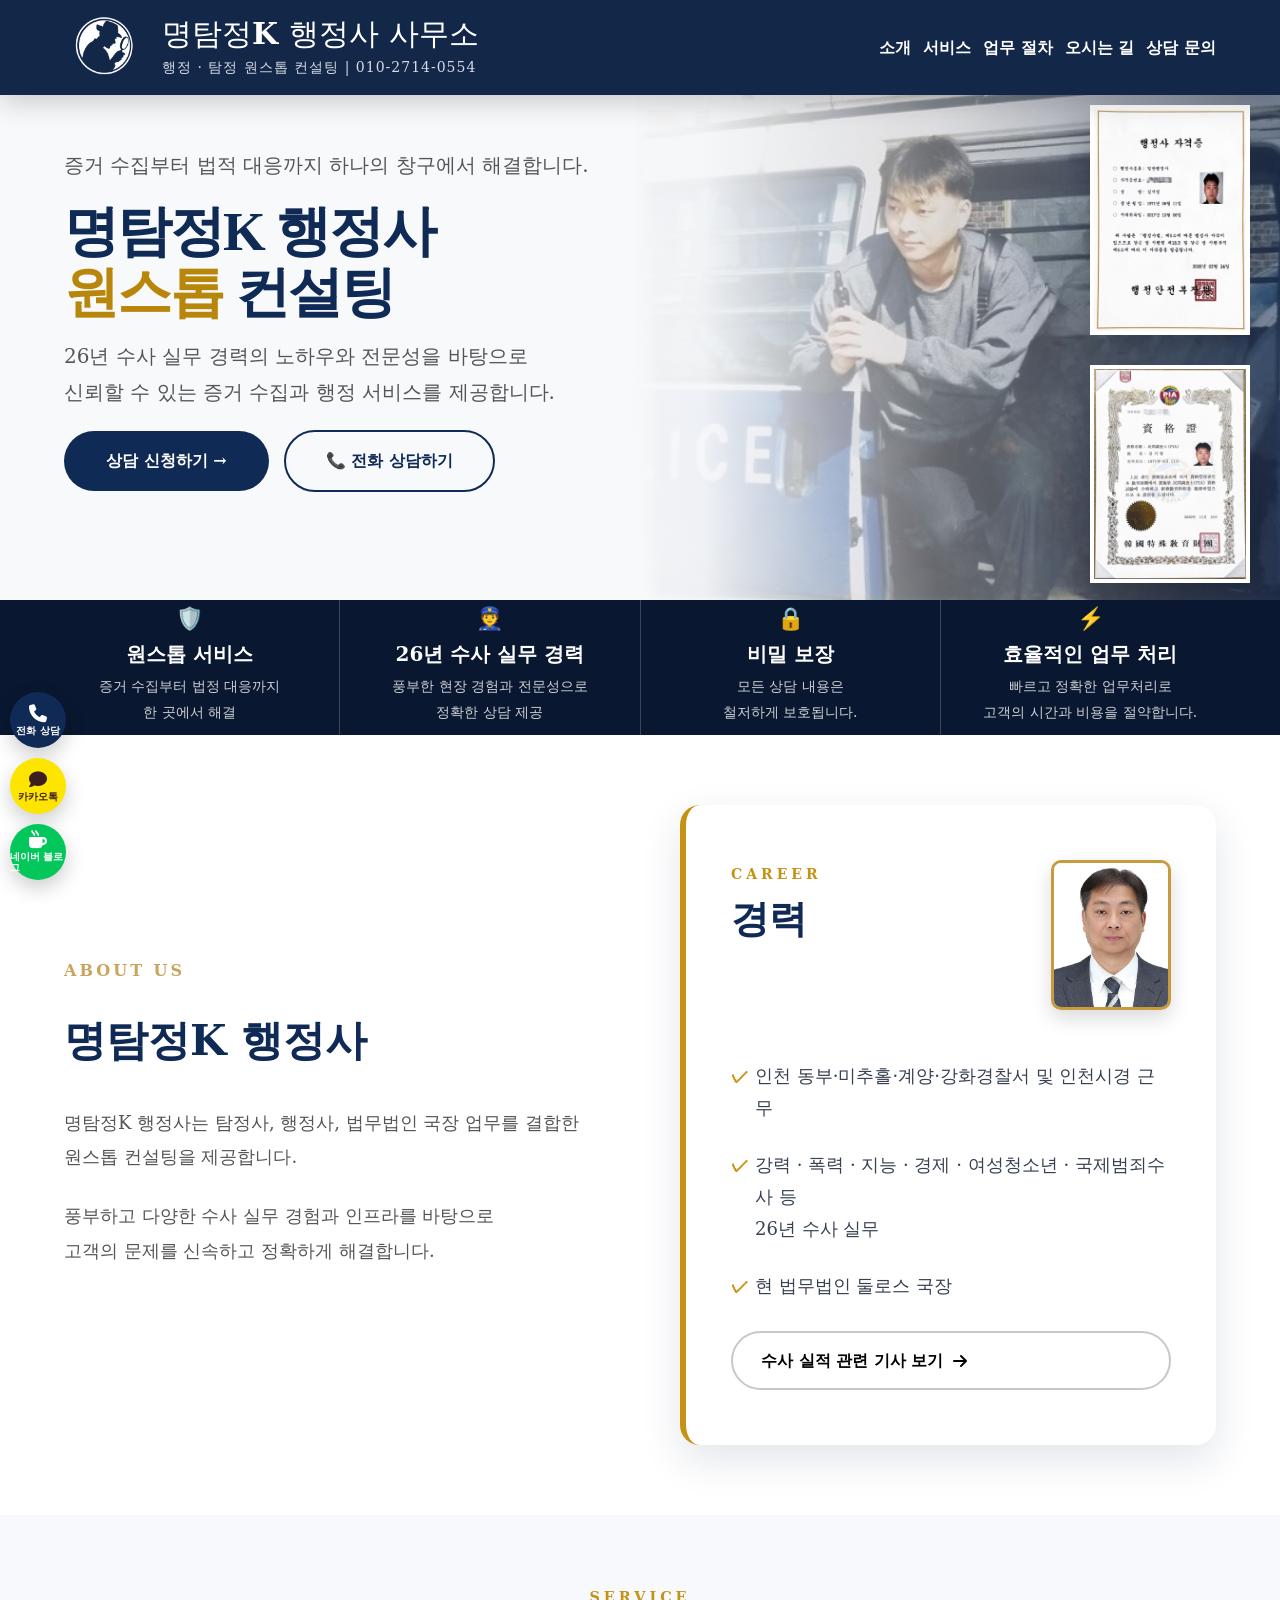
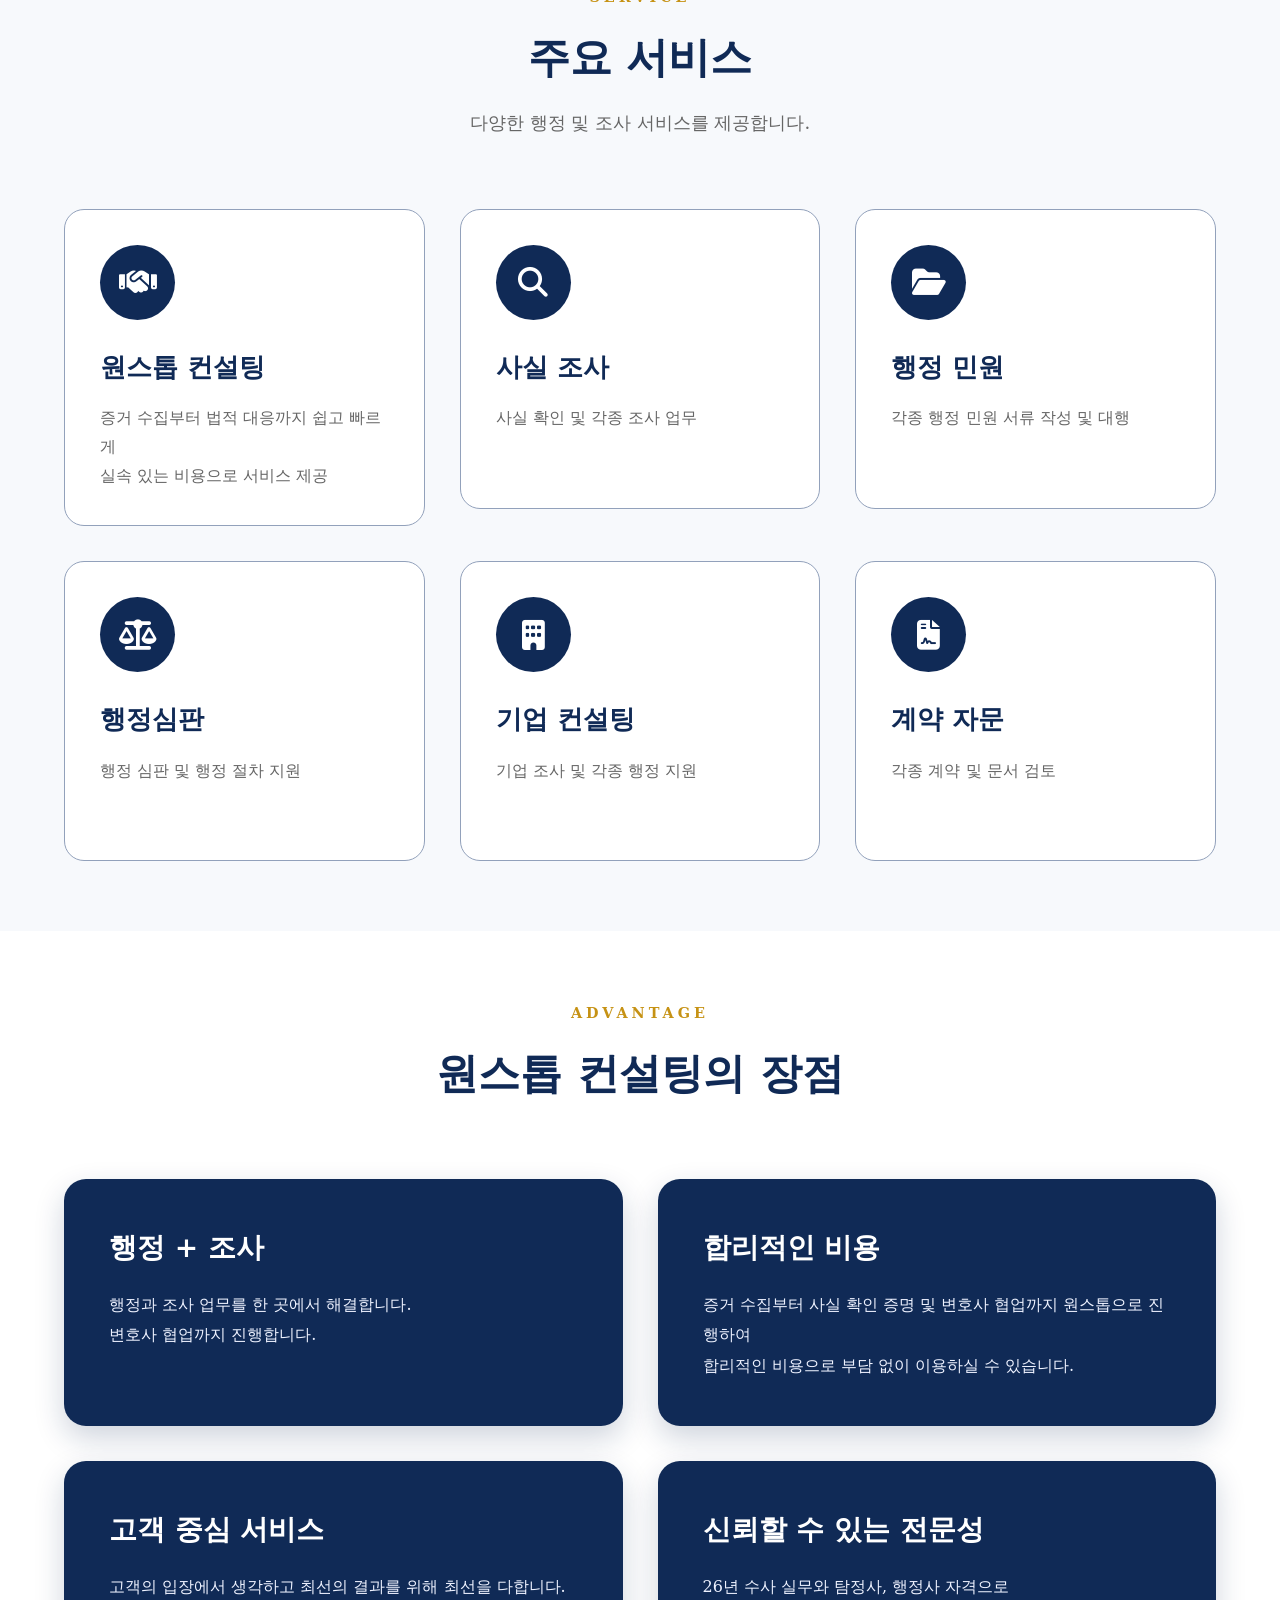
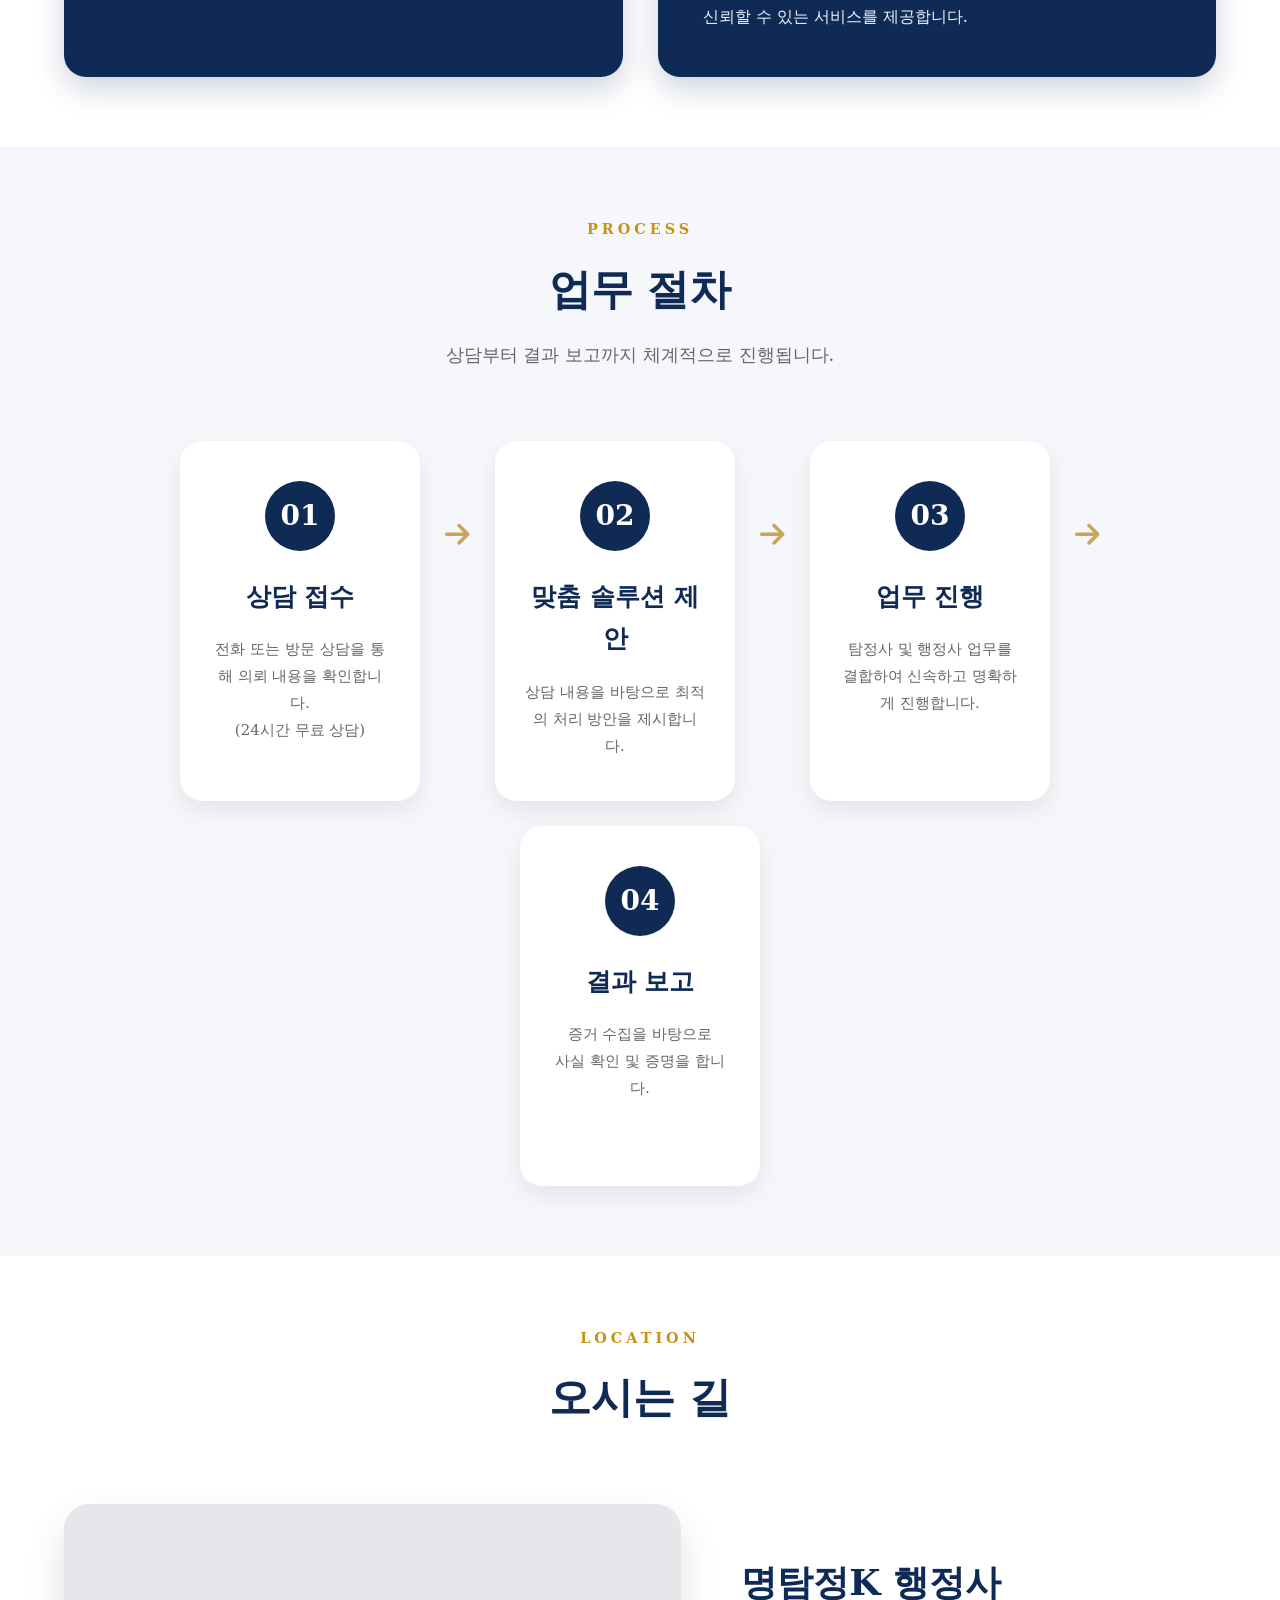
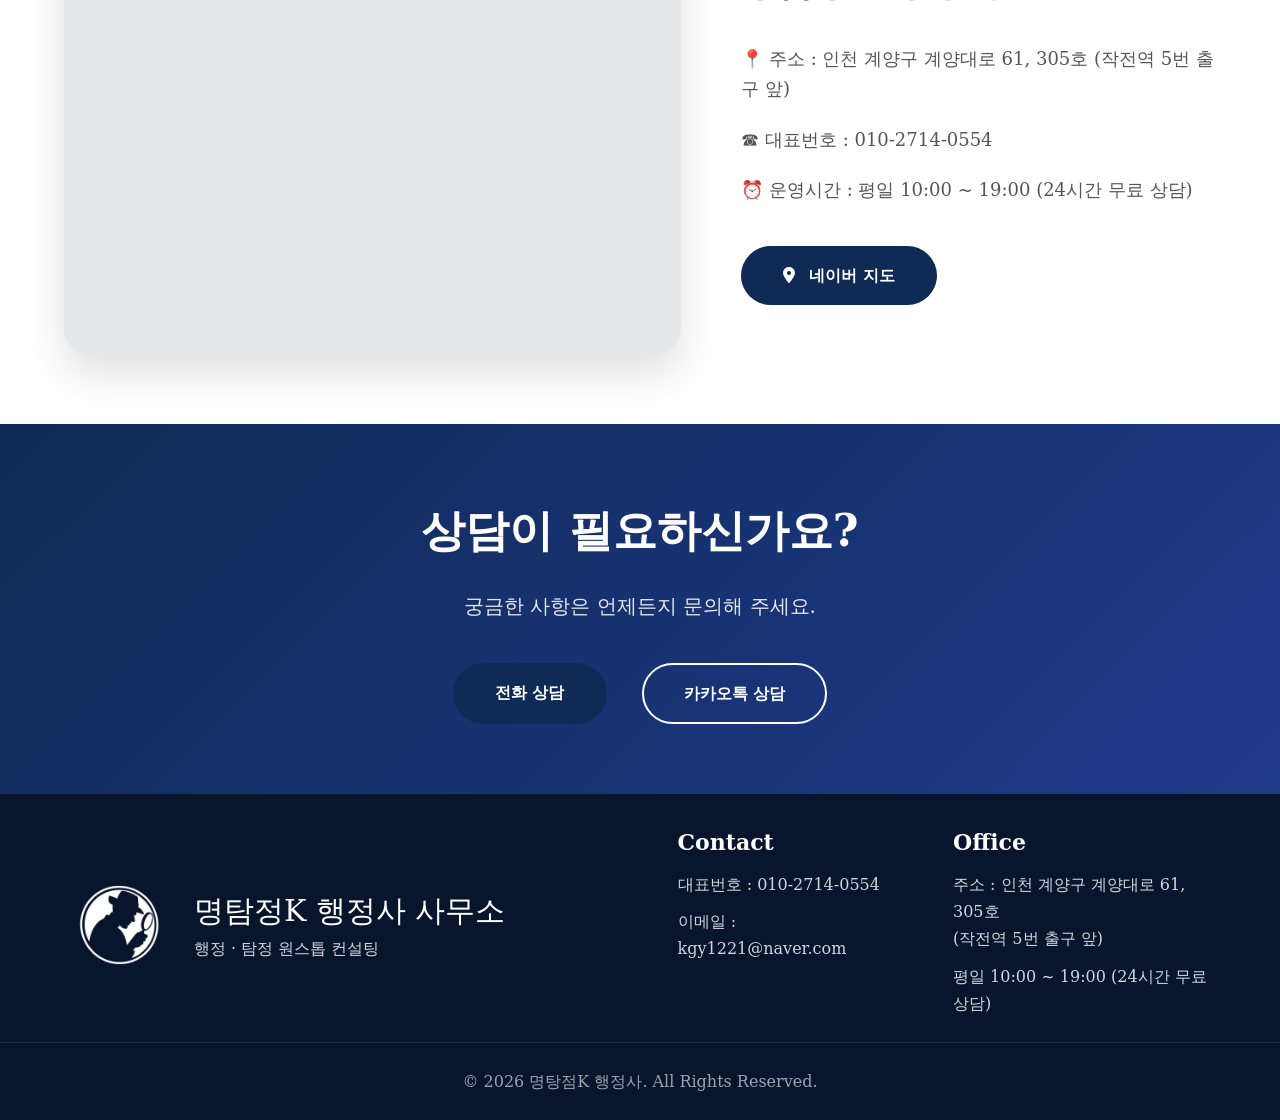
==== commit a66509d0: "Update index.html" ====
--- a/index.html
+++ b/index.html
@@ -106,11 +106,7 @@
 <section class="hero">
 <div class="hero-image">
 
-   
-
-</div>
-
-     <div class="hero-license-wrap">
+ <div class="hero-license-wrap">
 
         <img src="images/certificate.jpg"
              class="hero-license"
@@ -120,7 +116,10 @@
              class="hero-license"
              alt="자격증2">
 
-    </div>
+    </div>   
+
+</div>
+
     <div class="container hero-container">
 
         <!-- 왼쪽 -->
--- a/style.css
+++ b/style.css
@@ -1797,6 +1797,7 @@
 /* =========================
         HEADER
 ========================= */
+@media (max-width:768px){
 
 header{
 
@@ -1817,7 +1818,122 @@
     padding:0 18px;
 
 }
-
+/* ================= HERO ================= */
+
+.hero{
+
+    display:flex;
+    flex-direction:column;
+
+    padding:20px 0 45px;
+
+    min-height:auto;
+
+}
+
+.hero-image{
+
+    position:relative;
+
+    width:100%;
+
+    height:330px;
+
+    background-size:cover;
+
+    background-position:center;
+
+    background-repeat:no-repeat;
+
+}
+
+.hero-image::after{
+
+    display:none;
+
+}
+
+.hero-license-wrap{
+
+    position:absolute;
+
+    right:12px;
+
+    bottom:12px;
+
+    display:flex;
+
+    flex-direction:column;
+
+    gap:10px;
+
+    z-index:20;
+
+}
+
+.hero-license{
+
+    width:78px;
+
+    background:#fff;
+
+    padding:3px;
+
+    border-radius:4px;
+
+}
+
+.hero-container{
+
+    position:relative;
+
+    margin-top:25px;
+
+    text-align:center;
+
+    z-index:5;
+
+}
+
+.hero-top{
+
+    font-size:17px;
+
+}
+
+.hero h1{
+
+    font-size:34px;
+
+    line-height:1.25;
+
+}
+
+.hero-desc{
+
+    font-size:17px;
+
+    line-height:1.8;
+
+}
+
+.hero-btn{
+
+    display:flex;
+
+    flex-direction:column;
+
+    gap:15px;
+
+    align-items:center;
+
+}
+
+.hero-btn a{
+
+    width:240px;
+
+}
 .logo{
 
     display:flex;
@@ -1970,6 +2086,41 @@
 
 }
 
+/* ================= FLOATING ================= */
+
+.floating-menu{
+
+    left:10px;
+
+    bottom:20px;
+
+    gap:10px;
+
+}
+
+.floating-btn{
+
+    width:56px;
+
+    height:56px;
+
+}
+
+.floating-btn i{
+
+    font-size:18px;
+
+    margin-bottom:2px;
+
+}
+
+.floating-btn span{
+
+    font-size:10px;
+
+    line-height:1.1;
+
+}
 
 /* ===================================
         SMALL MOBILE (~480px)
@@ -1989,90 +2140,6 @@
 
 /* ================= HEADER ================= */
 
-/* ================= HERO ================= */
-
-.hero{
-    display:flex;
-    flex-direction:column;
-    padding: 15px 0 50px;
-    min-height:auto;
-}
-
-.hero-container{
-    order : 2;
-    text-align:center;
-    margin-top:25px;
-}
-
-.hero-image{
-    position:relative;
-    width:100%;
-    height:420px;
-
-    background-size : cover;
-    background-position:center;
-    background-repeat : no-repeat;
-            
-    margin:0;
-}
-
-
-.hero-license-wrap{
-
-    position:absolute;
-
-    top:5px;
-    right:5px;
-
-    display:flex;
-    flex-direction:column;
-    gap:7px;
-    z-index:20;
-}
-
-.hero-license{
-
-    padding:3px;
-
-    background:white;
-
-    border-radius:6px;
-
-    box-shadow:0 6px 18px rgba(0,0,0,.25);
-
-}
-
-.hero-top{
-    font-size:18px;
-}
-
-.hero h1{
-    font-size:34px;
-    line-height:1.25;
-}
-
-.hero-desc{
-    font-size:17px;
-    line-height:1.8;
-}
-
-.hero-btn{
-    display:flex;
-    flex-direction:column;
-
-    gap:15px;
-
-    align-items:center;
-}
-
-.hero-btn a{
-    width:240px;
-}
-
-.btn-outline{
-    margin-left:0;
-}
-
 /* ================= WHY ================= */
 
 .why-row{
@@ -2213,28 +2280,12 @@
 }
 
 .footer-text p{
-    font-size:15px;
-}
-
-/* ================= FLOATING ================= */
-
-.floating-menu{
-    left:7px;
-    bottom:10px;
-    gap:6px;
-}
-
-.floating-btn{
-    width:28px;
-    height:28px;
-}
-
-.floating-btn i{
-    font-size:10px;
-}
-
-.floating-btn span{
-    font-size:5px;
-    line-height:1.2;
-}
-}
+    font-size:12px;
+}
+
+            .floating-menu{
+    left:20px;
+    bottom:18px;
+    gap:10px;
+}
+}
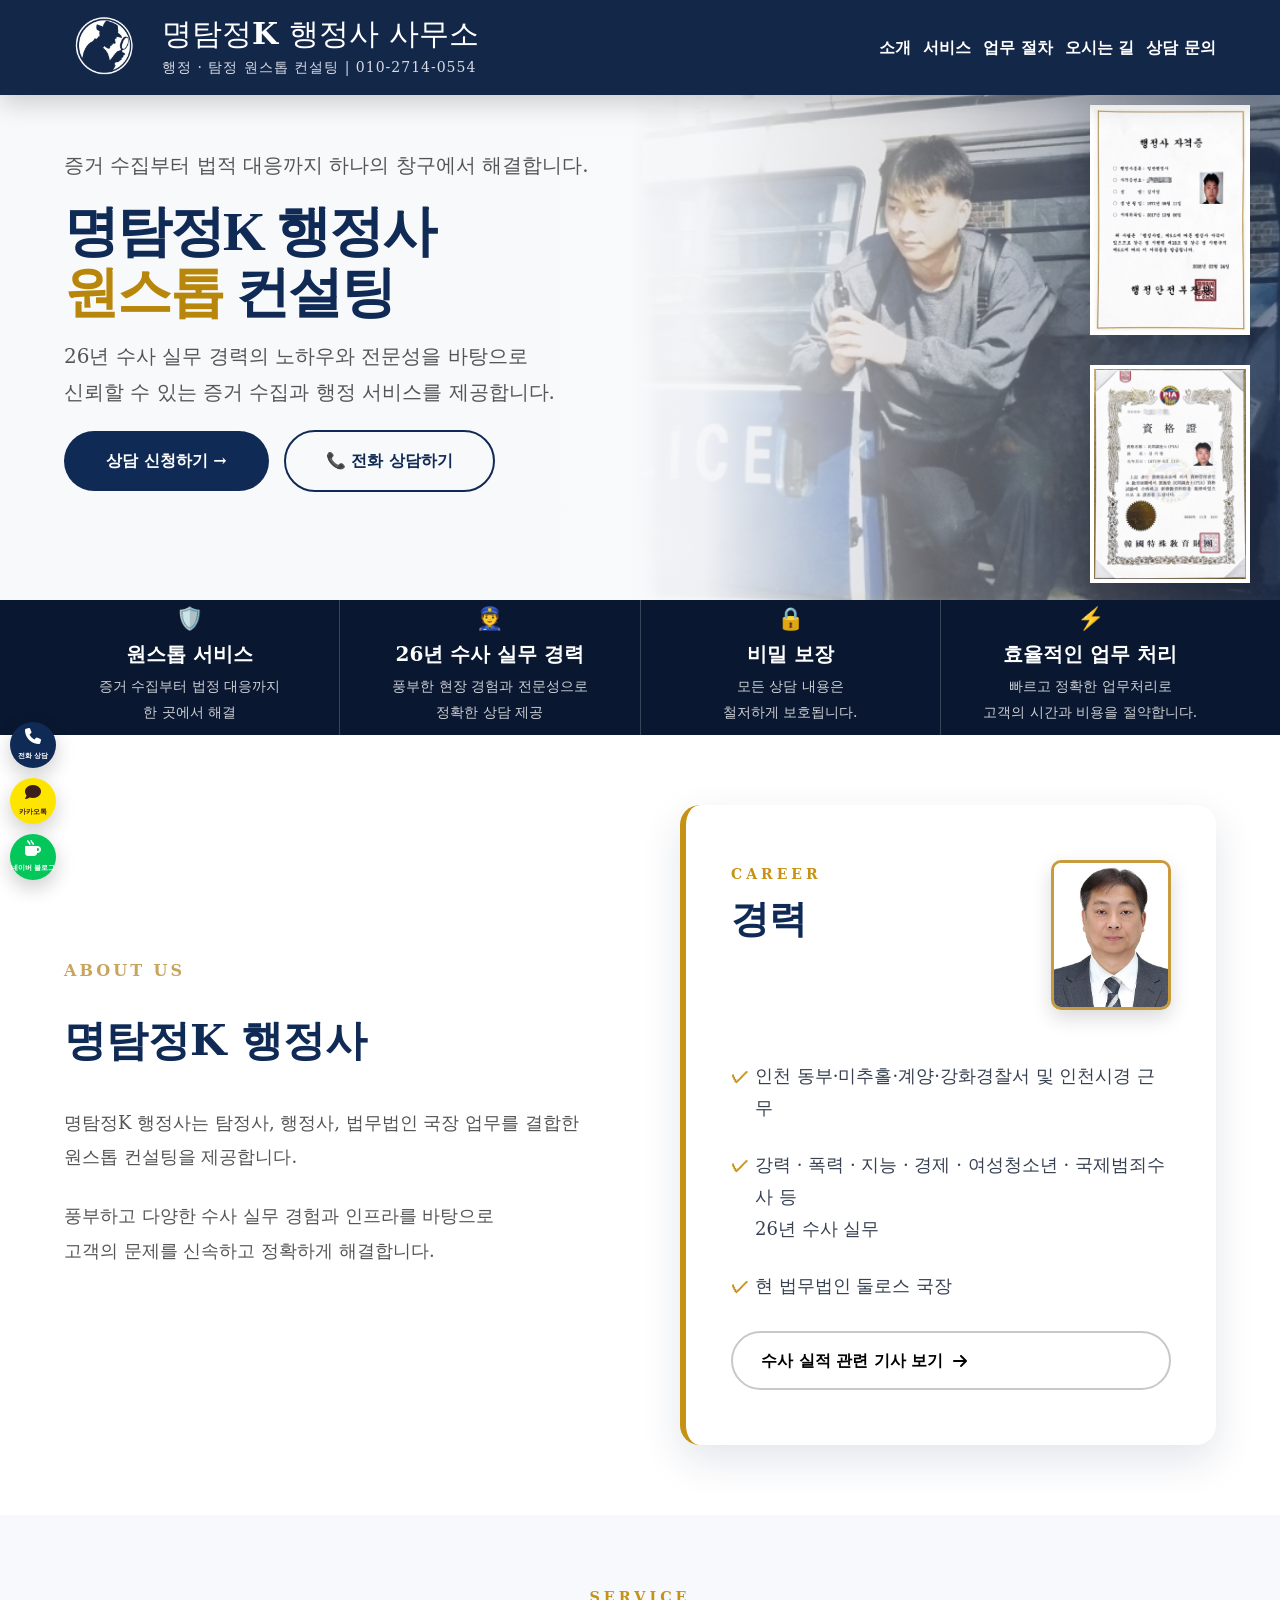
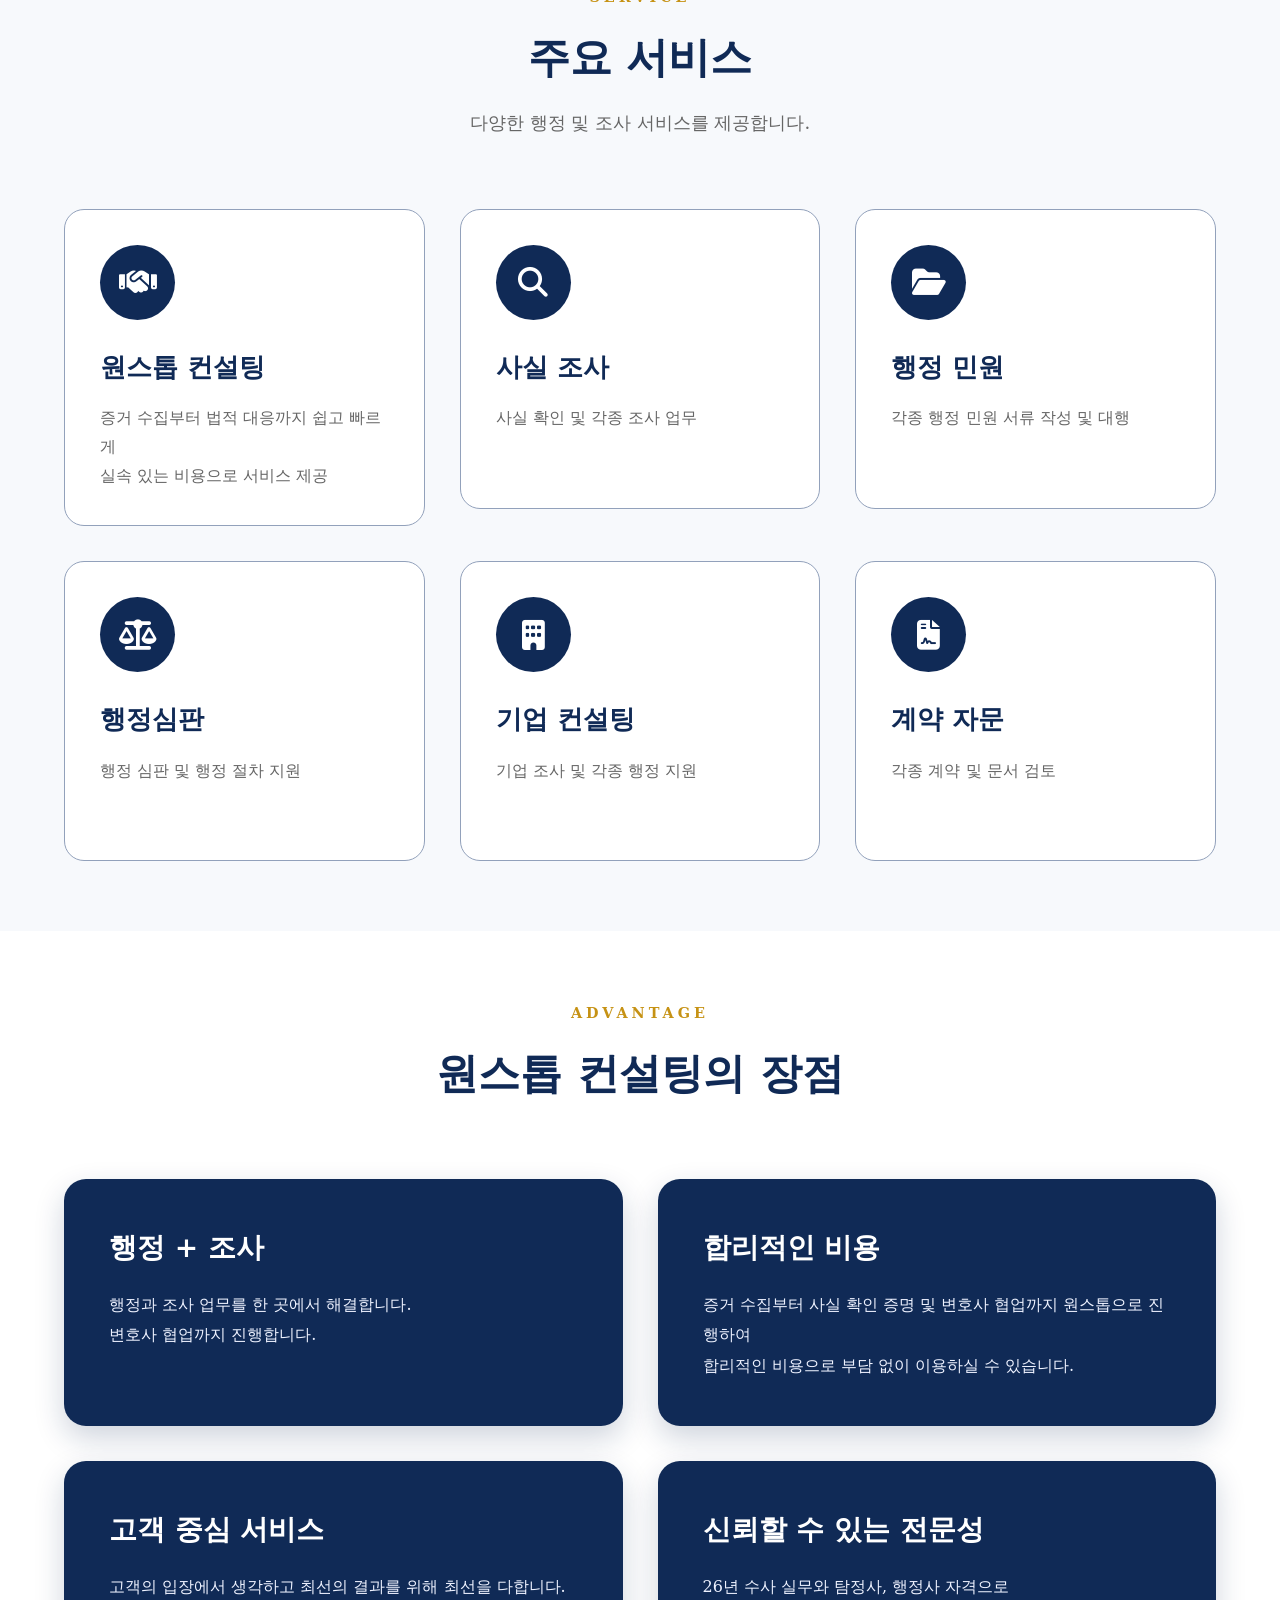
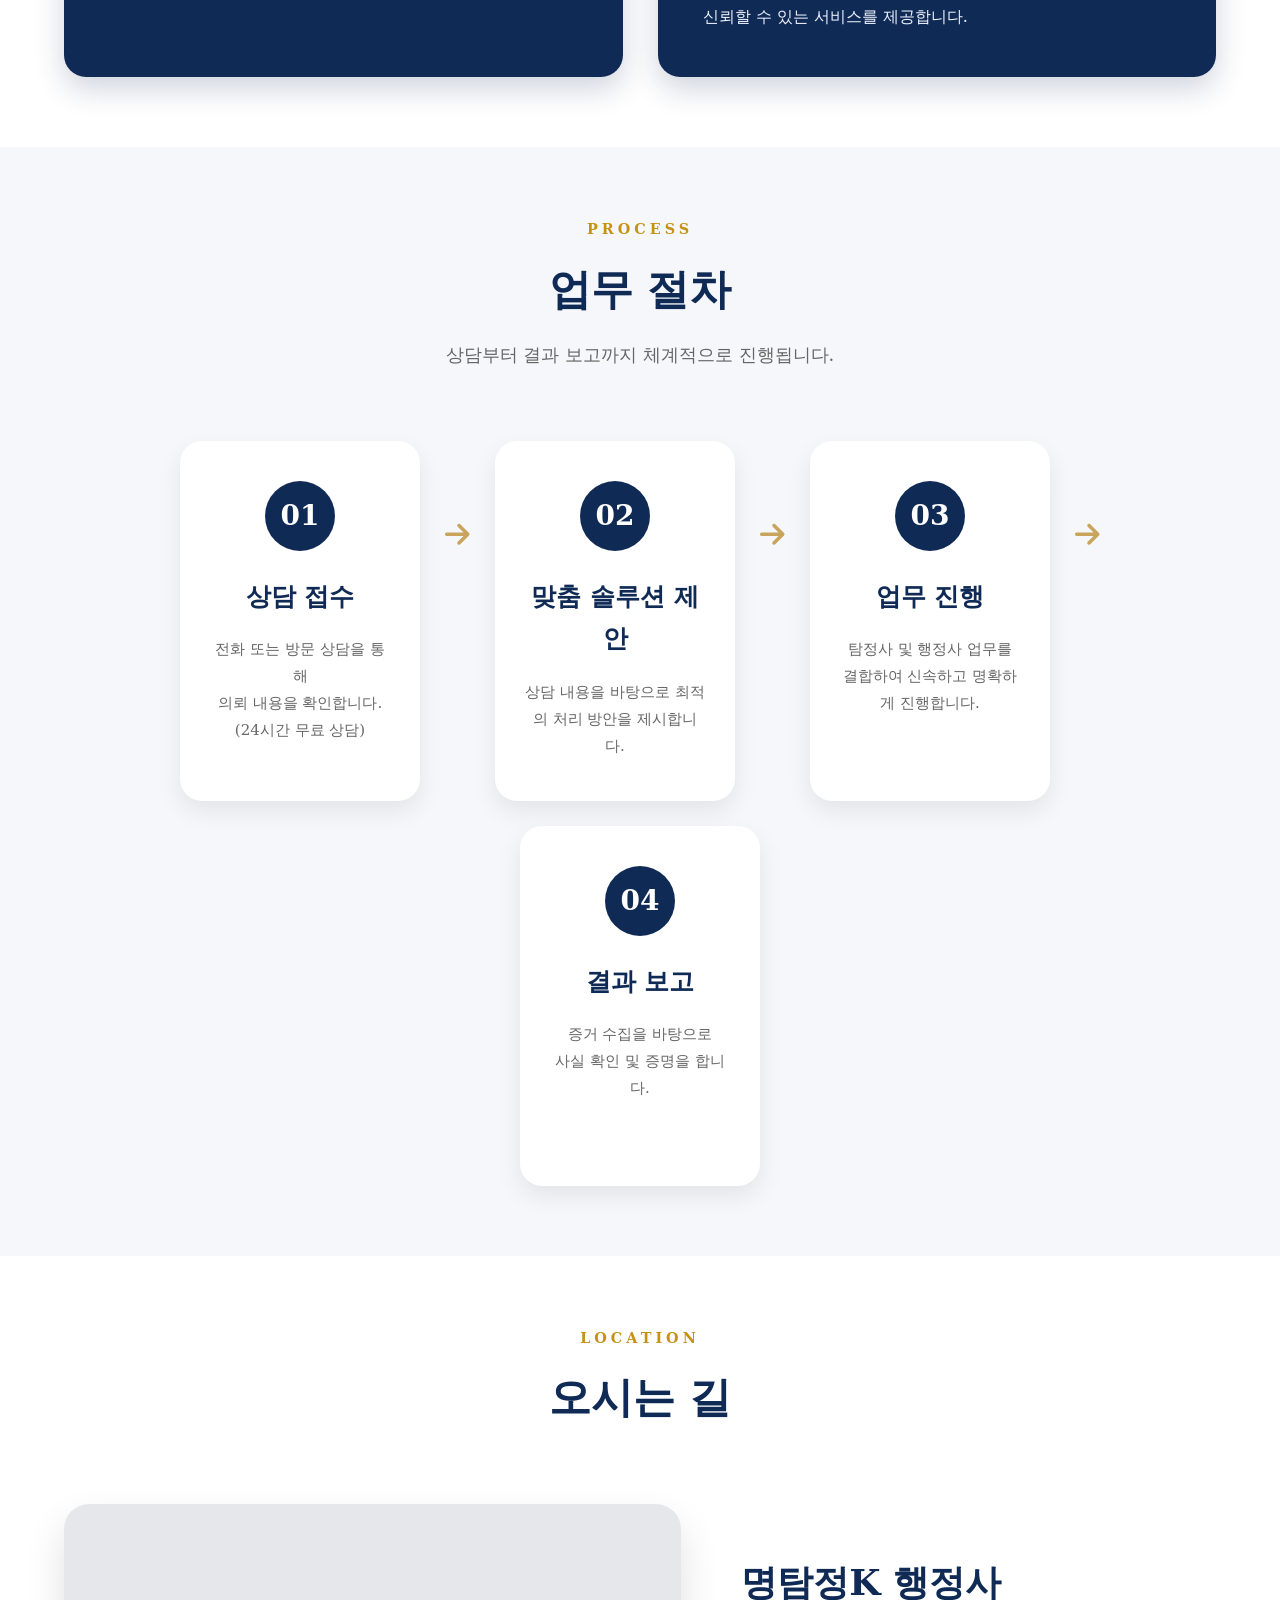
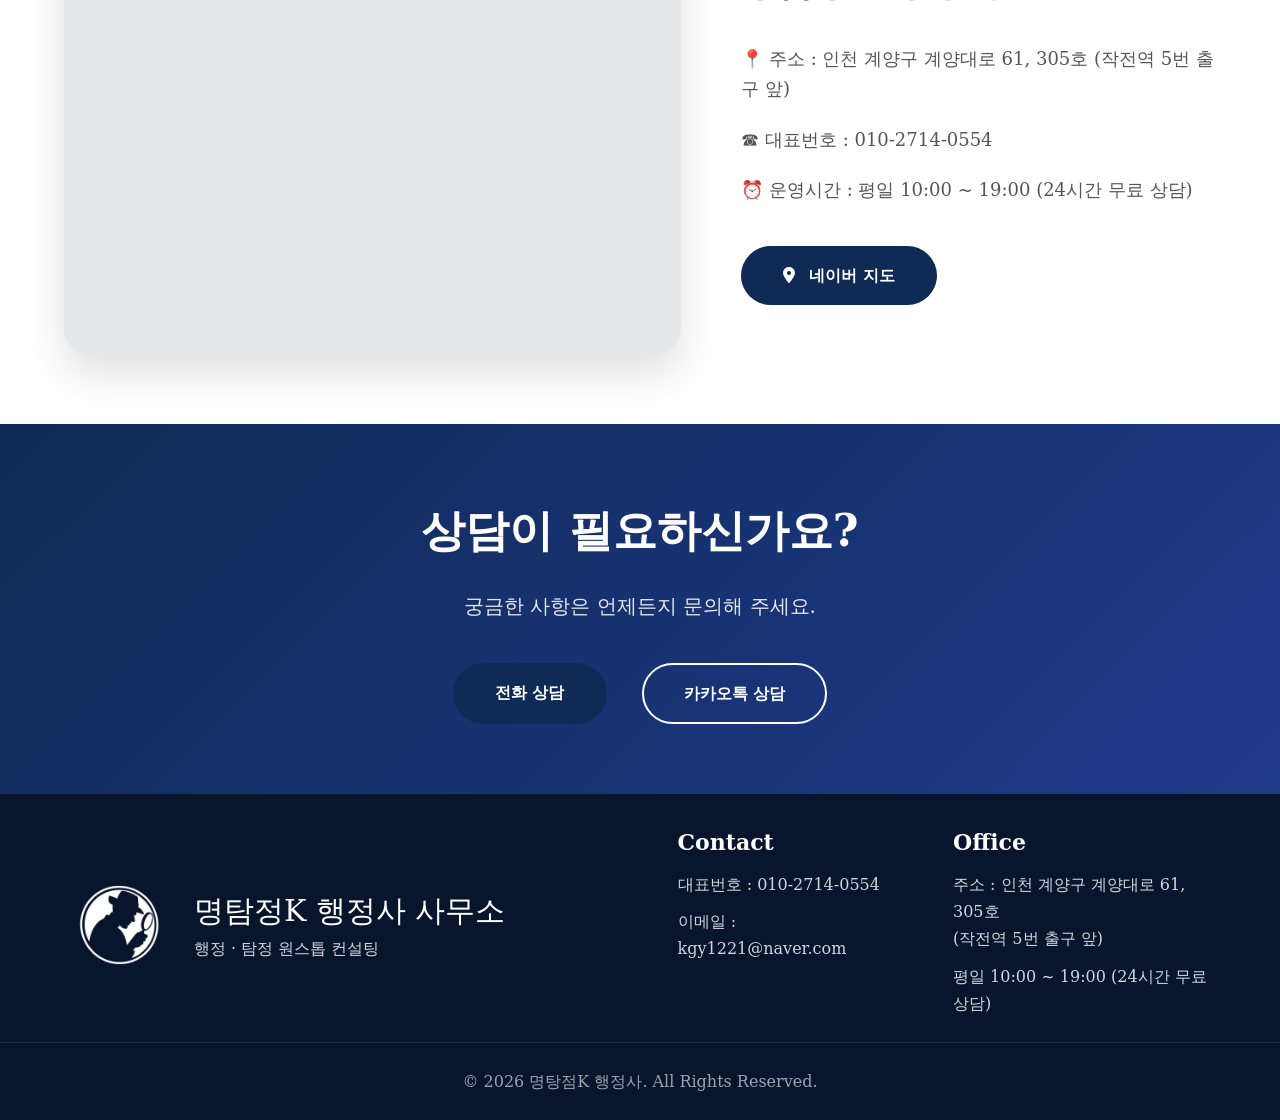
==== commit abac4caa: "Update index.html" ====
--- a/index.html
+++ b/index.html
@@ -507,7 +507,7 @@
                 <h3>상담 접수</h3>
 
                 <p>
-                    전화 또는 방문 상담을 통해
+                    전화 또는 방문 상담을 통해<br>
                     의뢰 내용을 확인합니다.<br>
                     (24시간 무료 상담)
                 </p>
--- a/style.css
+++ b/style.css
@@ -1825,7 +1825,7 @@
     display:flex;
     flex-direction:column;
 
-    padding:20px 0 45px;
+    padding:0 0 45px;
 
     min-height:auto;
 
@@ -1837,8 +1837,8 @@
 
     width:100%;
 
-    height:330px;
-
+    height:270px;
+background-image:url("images/main3.jpg");
     background-size:cover;
 
     background-position:center;
@@ -1859,7 +1859,7 @@
 
     right:12px;
 
-    bottom:12px;
+    top:18px;
 
     display:flex;
 
@@ -1867,31 +1867,30 @@
 
     gap:10px;
 
-    z-index:20;
+    z-index:50;
 
 }
 
 .hero-license{
 
-    width:78px;
-
-    background:#fff;
+    width:82px;
+
+    background:white;
 
     padding:3px;
 
-    border-radius:4px;
+    border-radius:5px;
+
+    box-shadow:0 8px 20px rgba(0,0,0,.25);
 
 }
 
 .hero-container{
 
-    position:relative;
-
     margin-top:25px;
 
     text-align:center;
 
-    z-index:5;
 
 }
 
@@ -2052,6 +2051,11 @@
 
 }
 
+.why-item{
+    border-right:none;
+    border-bottom:1px solid rgba(255,255,255,.15);
+    padding:18px 18px;
+}
 .why-grid{
 
 grid-template-columns:1fr;
@@ -2070,14 +2074,65 @@
 
 }
 
-.hero-image img{
-
-width:320px;
-
-height:420px;
-
-}
-
+
+/* ================= PROCESS ================= */
+
+.process-wrap{
+    display : flex;
+    flex-direction:column;
+    gap:10px;
+}
+
+.process-item{
+
+    width:100%;
+
+    padding:20px 20px;     /* 기존보다 줄임 */
+
+    border-radius:24px;
+
+}
+
+.number{
+
+    width:70px;
+    height:70px;
+
+    font-size:42px;
+
+    margin-bottom:18px;
+}
+
+.process-item h3{
+
+    font-size:24px;
+
+    margin-bottom:12px;
+
+}
+
+.process-item p{
+
+    font-size:16px;
+
+    line-height:1.6;
+
+}
+
+.arrow{
+
+    transform:rotate(90deg);
+
+    font-size:42px;
+
+    margin:0;             /* 기존 15~20px 제거 */
+
+    padding:0;
+
+}
+
+
+            
 .location-info{
 
 text-align:center;
@@ -2100,28 +2155,41 @@
 
 .floating-btn{
 
-    width:56px;
-
-    height:56px;
+    width:46px;
+
+    height:46px;
 
 }
 
 .floating-btn i{
 
-    font-size:18px;
-
-    margin-bottom:2px;
+    font-size:16px;
 
 }
 
 .floating-btn span{
 
-    font-size:10px;
-
-    line-height:1.1;
-
-}
-
+    font-size:7px;
+
+}
+
+
+@media (max-width:768px){
+
+    h1,
+    h2,
+    h3,
+    p,
+    span,
+    li{
+
+        word-break:keep-all;
+
+        overflow-wrap:normal;
+
+    }
+
+}
 /* ===================================
         SMALL MOBILE (~480px)
         (원래 미디어쿼리 없이 전역에 새어나가던 블록을
@@ -2146,11 +2214,6 @@
     flex-direction:column;
 }
 
-.why-item{
-    border-right:none;
-    border-bottom:1px solid rgba(255,255,255,.15);
-    padding:35px 20px;
-}
 
 /* ================= ABOUT ================= */
 
@@ -2215,22 +2278,6 @@
 
 .advantage-grid{
     grid-template-columns:1fr;
-}
-
-/* ================= PROCESS ================= */
-
-.process-wrap{
-    flex-direction:column;
-}
-
-.process-card{
-    width:100%;
-}
-
-.arrow{
-    transform:rotate(90deg);
-    margin:15px 0;
-    padding:0;
 }
 
 /* ================= LOCATION ================= */
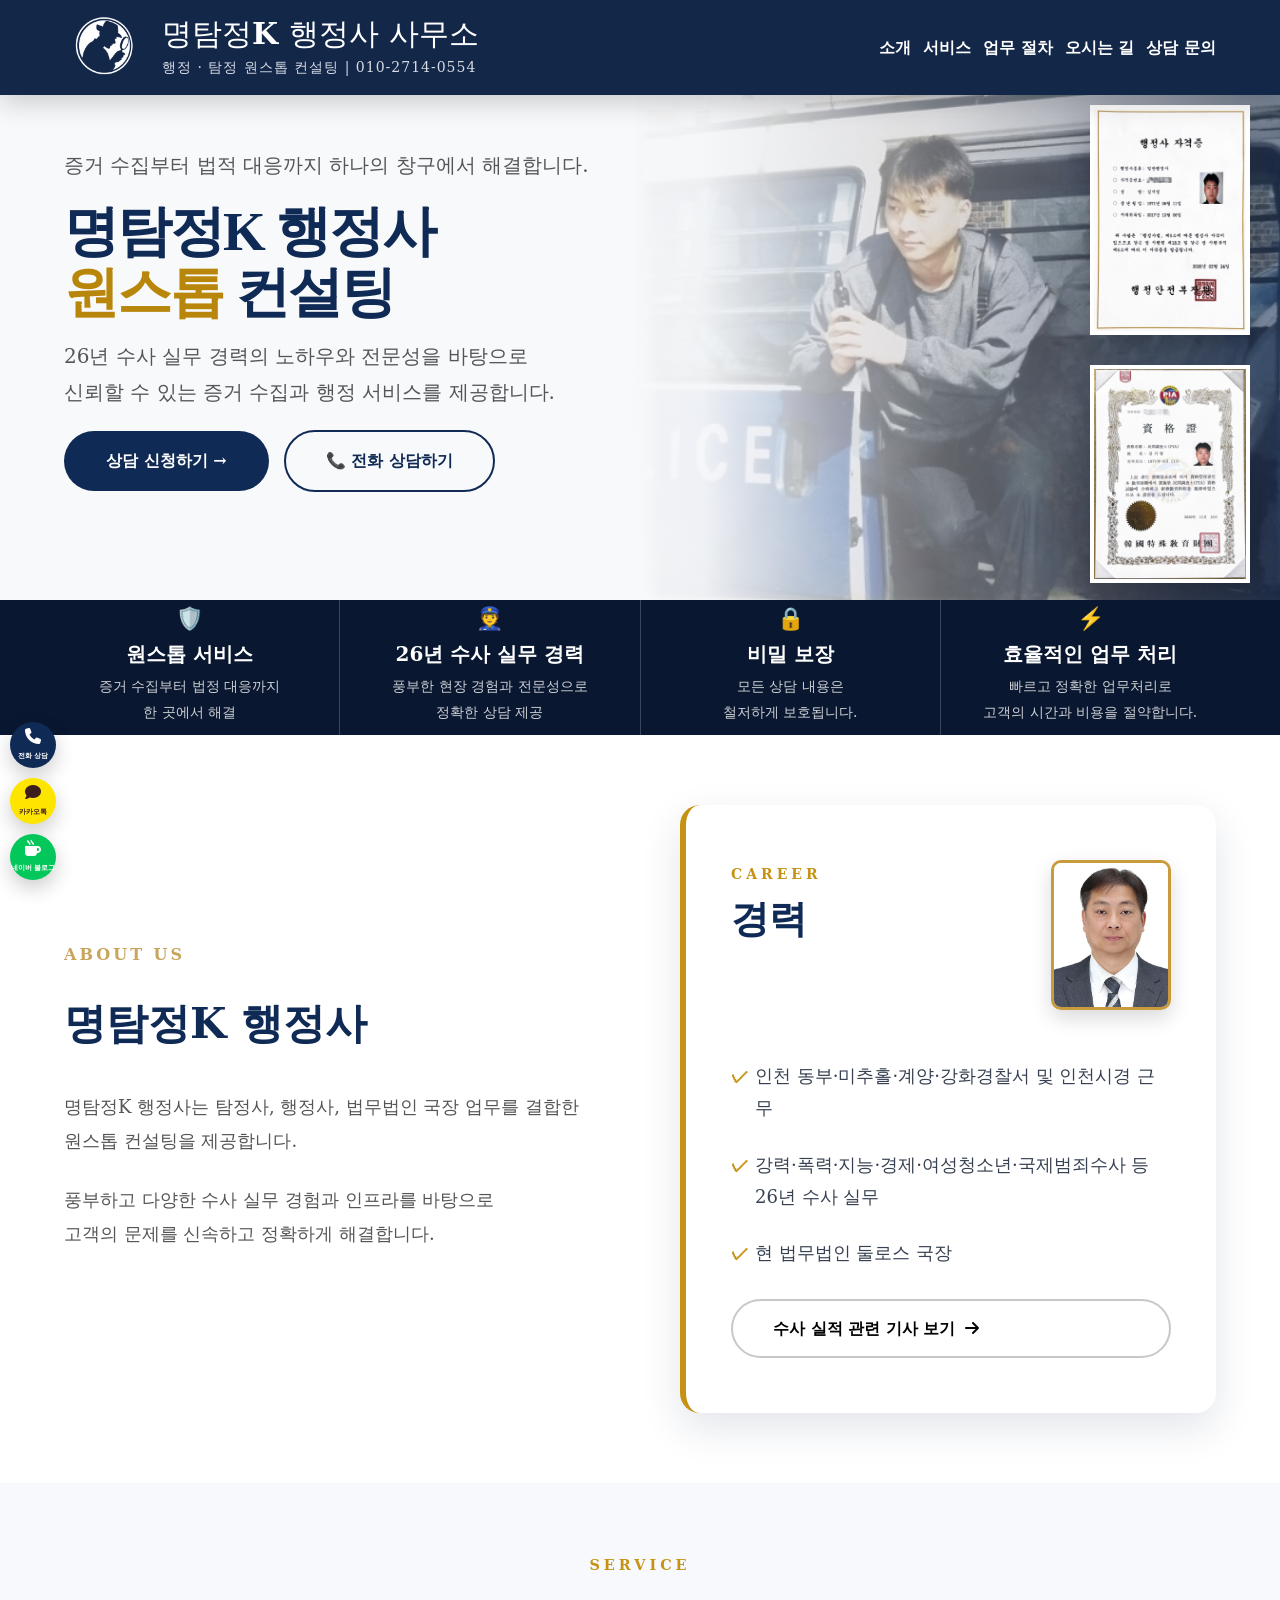
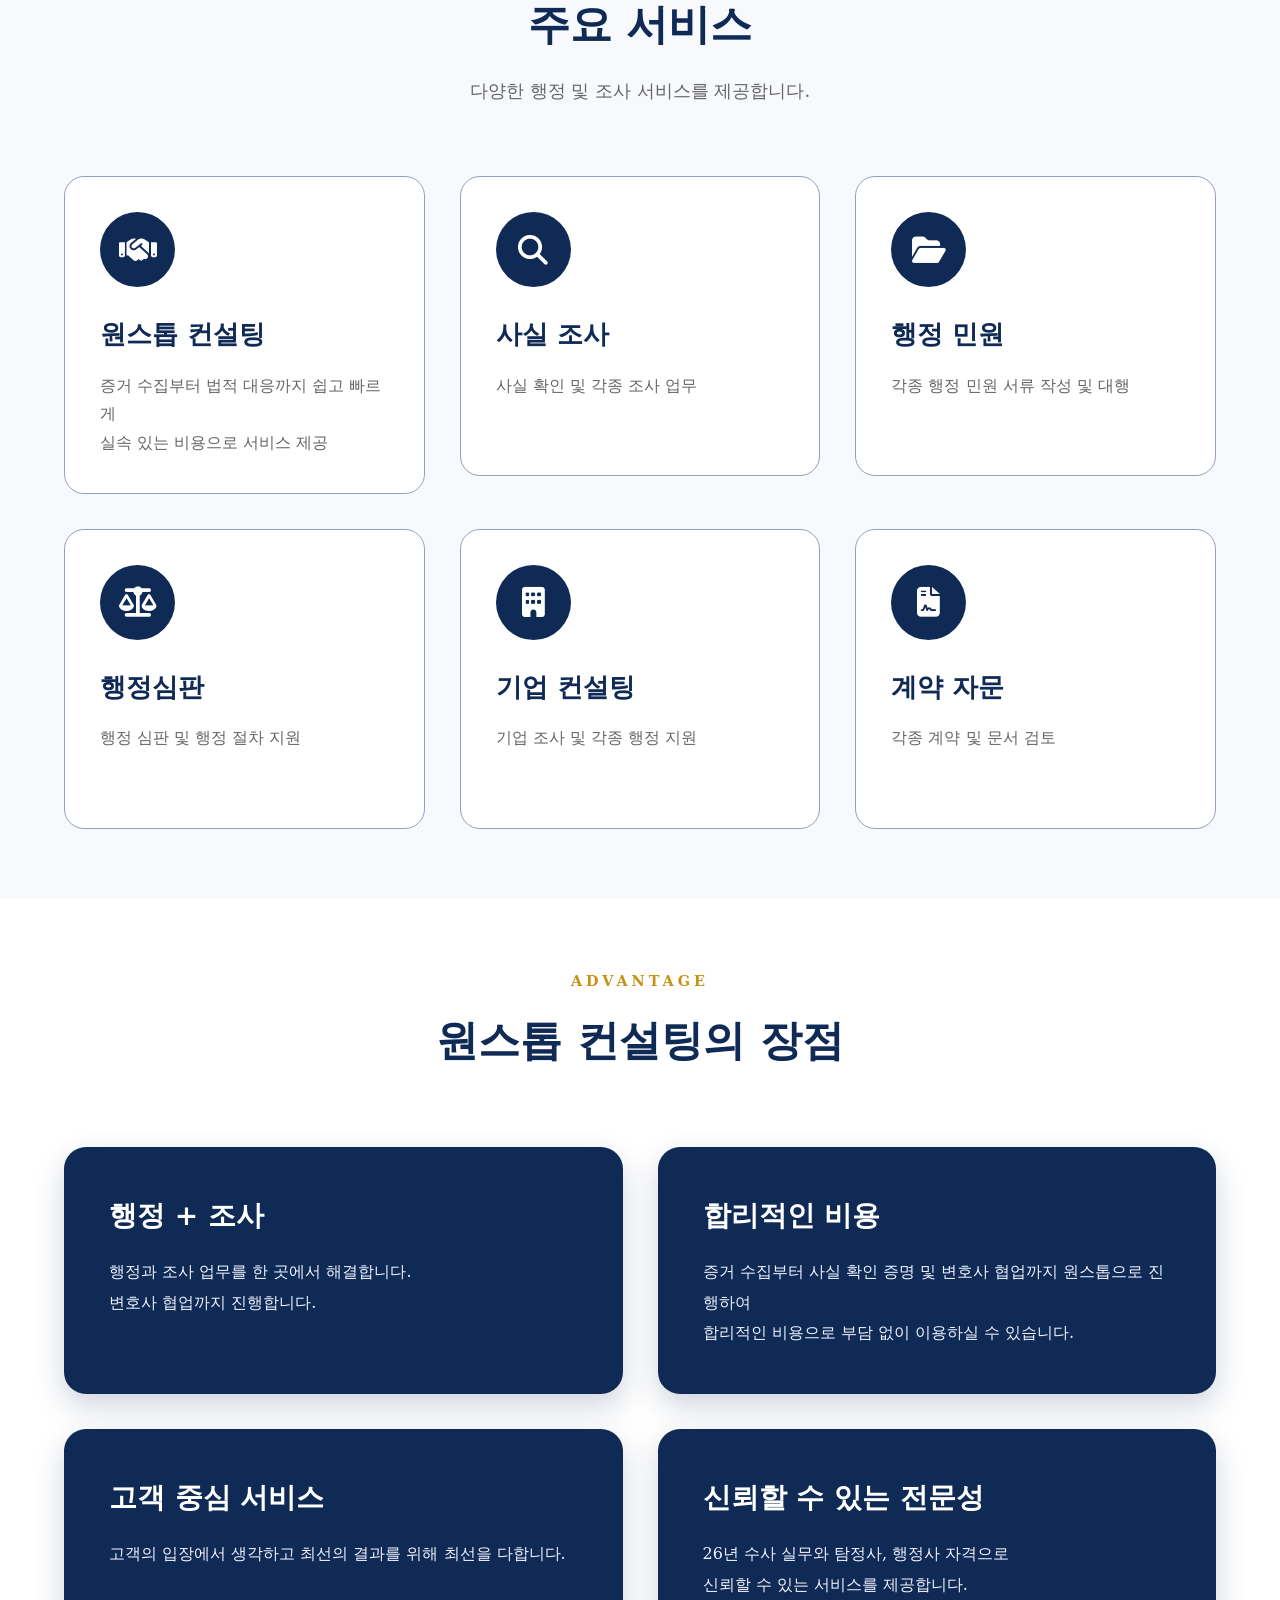
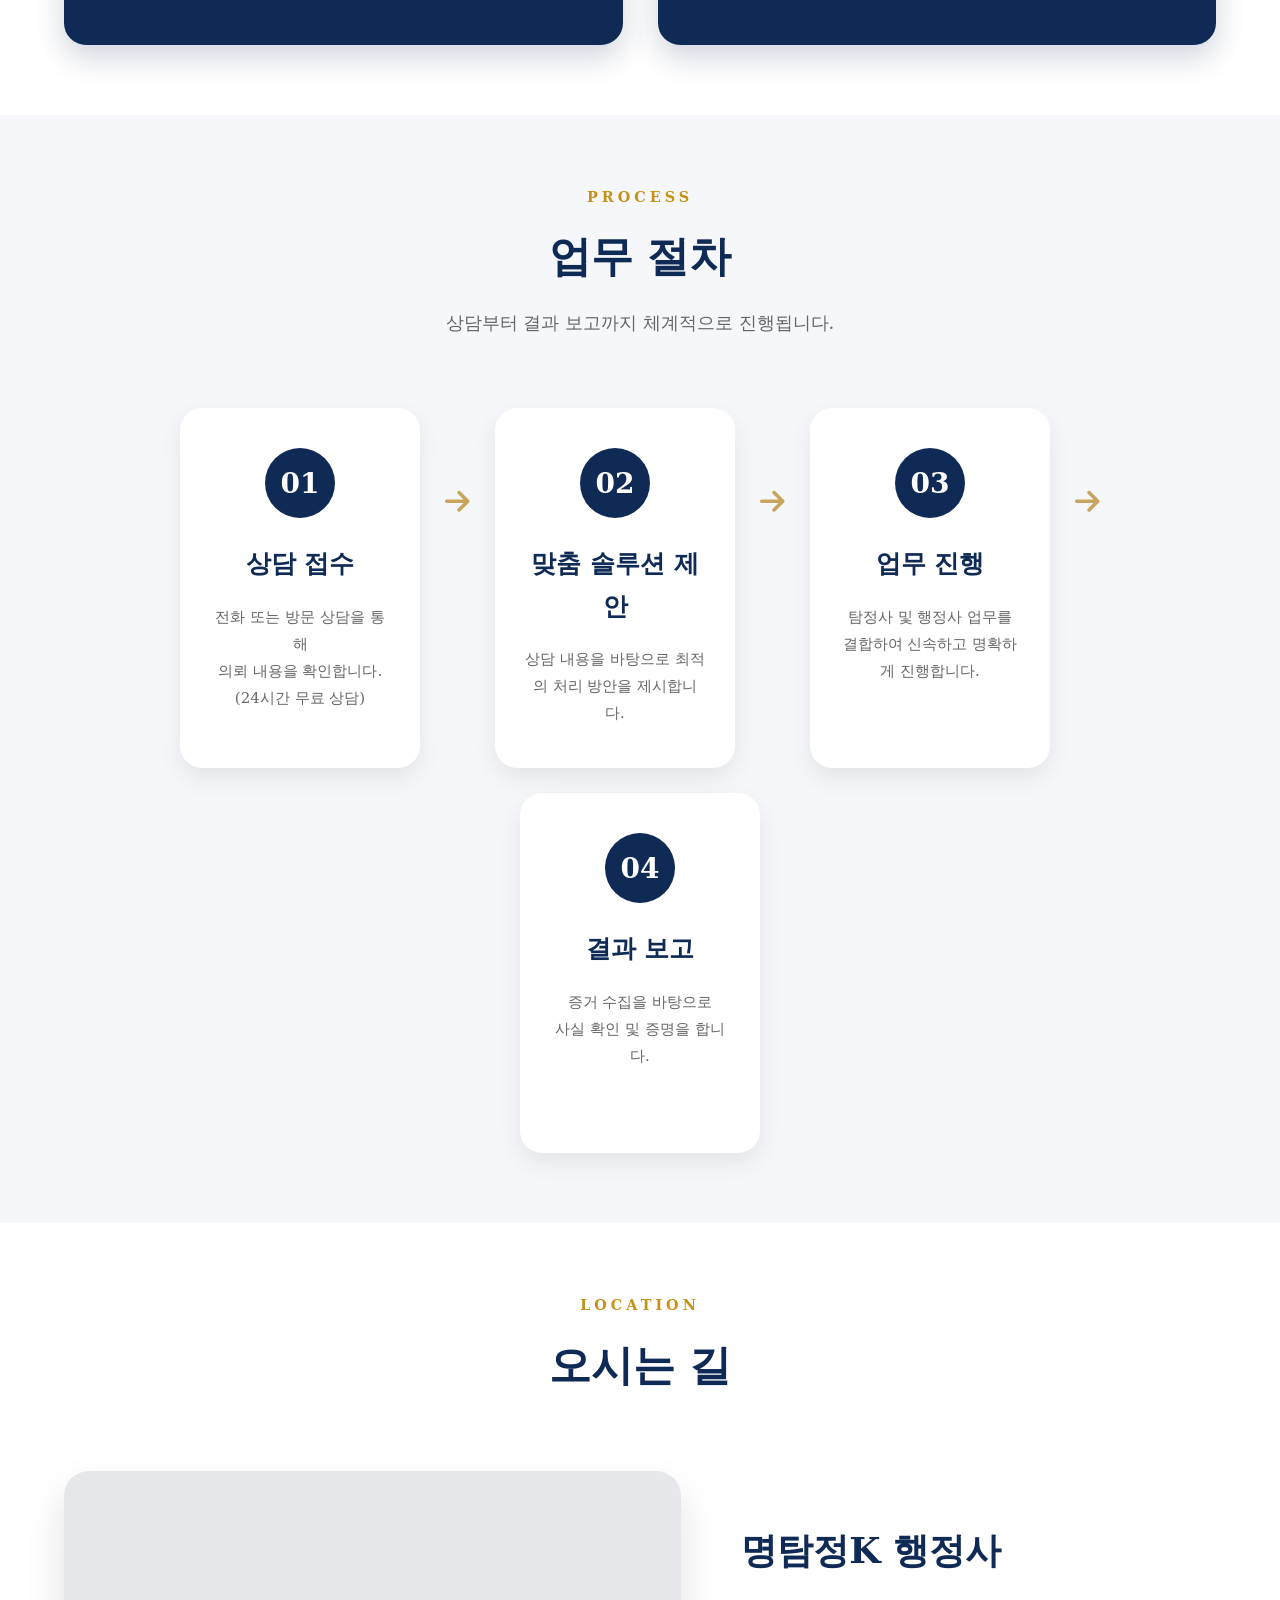
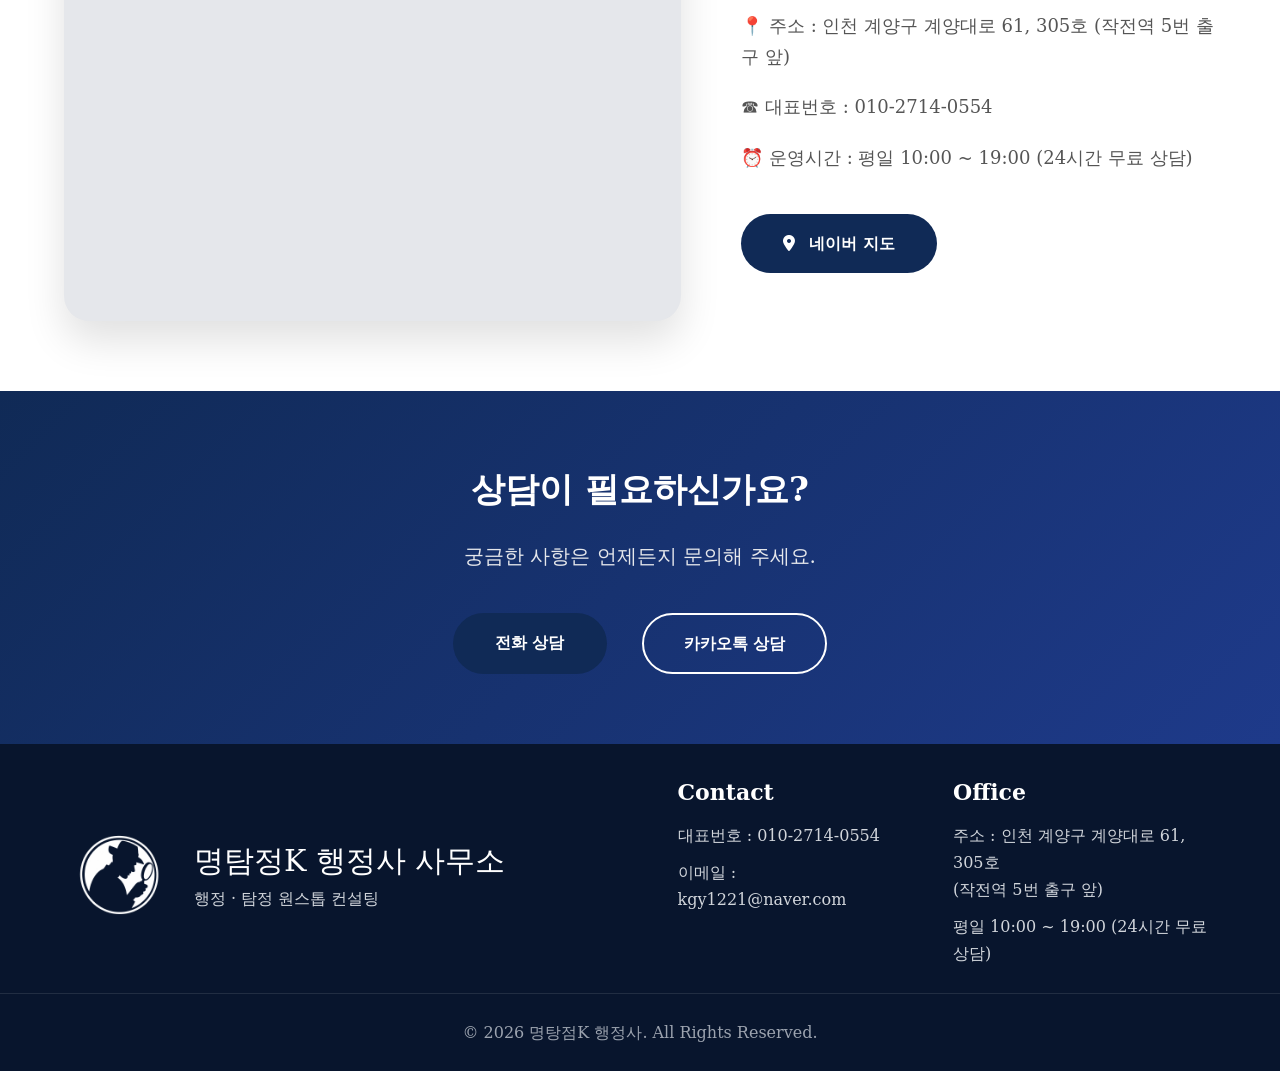
==== commit f444d377: "Update index.html" ====
--- a/index.html
+++ b/index.html
@@ -128,7 +128,7 @@
 
 
             <p class="hero-top">
-                증거 수집부터 법적 대응까지 하나의 창구에서 해결합니다.
+                증거 수집부터 법적 대응까지 하나의 창구에서 <br class="mobile-br">해결합니다.
             </p>
 
             <h1>
@@ -224,7 +224,7 @@
             </h2>
 
             <p>
-                명탐정K 행정사는 탐정사, 행정사, 법무법인 국장 업무를 결합한<br>
+                명탐정K 행정사는 탐정사, 행정사, 법무법인 국장 업무를 결합한<br class="pc-br">
                 원스톱 컨설팅을 제공합니다.
             </p>
 
@@ -257,7 +257,7 @@
         <li>인천 동부·미추홀·계양·강화경찰서 및 인천시경 근무</li>
 
         <li>
-            강력 · 폭력 · 지능 · 경제 · 여성청소년 · 국제범죄수사 등<br>
+            강력·폭력·지능·경제·여성청소년·<br class="mobile-br">국제범죄수사 등<br class="pc-br">
             26년 수사 실무
         </li>
 
@@ -301,7 +301,7 @@
                     <h3>원스톱 컨설팅</h3>
 
                     <p>
-                        증거 수집부터 법적 대응까지 쉽고 빠르게<br>
+                        증거 수집부터 법적 대응까지 쉽고 빠르게<br class="pc-br">
                         실속 있는 비용으로 서비스 제공
                     </p>
 
@@ -605,7 +605,8 @@
 
                 <p>
 
-                    📍 주소 : 인천 계양구 계양대로 61, 305호 (작전역 5번 출구 앞) 
+                    📍 주소 : 인천 계양구 계양대로 61, 305호 
+                    <br class="mobile-br">(작전역 5번 출구 앞) 
                     
                 </p>
 
@@ -618,7 +619,7 @@
 
                 <p>
 
-                    ⏰ 운영시간 : 평일 10:00 ~ 19:00 (24시간 무료 상담)
+                    ⏰ 운영시간 : 평일 10:00 ~ 19:00 <br class="mobile-br">(24시간 무료 상담)
 
                 </p>
 <div class="map-buttons">
@@ -769,4 +770,3 @@
 <script src="script.js"></script>
 
 </body>
-
--- a/style.css
+++ b/style.css
@@ -1459,7 +1459,7 @@
     gap:10px;
 
     margin-top:5px;
-    padding:14px 28px;
+    padding:14px 40px;
 
     background:#ffffff;
     color:#000000;
@@ -1789,6 +1789,19 @@
 
 }
 
+/* 기본(PC) */
+.pc-br{
+    display:block;
+}
+
+/* 모바일 */
+@media (max-width:768px){
+
+    .pc-br{
+        display:none;
+    }
+
+}
 
 /* ===================================
         MOBILE (~768px)
@@ -1837,7 +1850,7 @@
 
     width:100%;
 
-    height:270px;
+    height:250px;
 background-image:url("images/main3.jpg");
     background-size:cover;
 
@@ -1849,23 +1862,43 @@
 
 .hero-image::after{
 
-    display:none;
+    content:"";
+
+    position:absolute;
+
+    top:0;
+    left:0;
+
+    width:100%;
+    height:100%;
+
+    background:linear-gradient(
+        90deg,
+        rgba(255,255,255,.95) 0%,
+        rgba(255,255,255,.45) 60%,
+        rgba(255,255,255,0) 95%
+    );
+
+    z-index : 10;
+    pointer-events:none;
 
 }
 
 .hero-license-wrap{
 
+    margin-top:0;
+
     position:absolute;
 
     right:12px;
 
-    top:18px;
+    top : 6px;
 
     display:flex;
 
     flex-direction:column;
 
-    gap:10px;
+    gap:8px;
 
     z-index:50;
 
@@ -1879,15 +1912,15 @@
 
     padding:3px;
 
-    border-radius:5px;
+    border-radius:1px;
 
     box-shadow:0 8px 20px rgba(0,0,0,.25);
 
 }
-
+            
 .hero-container{
 
-    margin-top:25px;
+    margin-top:5px;
 
     text-align:center;
 
@@ -1910,7 +1943,7 @@
 
 .hero-desc{
 
-    font-size:17px;
+    font-size:15px;
 
     line-height:1.8;
 
@@ -1933,6 +1966,20 @@
     width:240px;
 
 }
+
+.btn-primary,
+.btn-outline{
+
+    display:flex;
+
+    justify-content:center;
+
+    align-items:center;
+
+    margin-left:0 !important;
+
+}
+
 .logo{
 
     display:flex;
@@ -2068,69 +2115,72 @@
 
 }
 
+/* ================= ADVANTAGE ================= */
+
+.advantage{
+
+    padding:10px 0;
+
+}
+
+.advantage .section-title{
+
+    margin-bottom:30px;
+
+}
+
+.advantage .section-title h2{
+
+    font-size:34px;
+
+}
+
 .advantage-grid{
 
-grid-template-columns:1fr;
-
-}
-
-
-/* ================= PROCESS ================= */
-
-.process-wrap{
-    display : flex;
-    flex-direction:column;
-    gap:10px;
-}
-
-.process-item{
-
-    width:100%;
-
-    padding:20px 20px;     /* 기존보다 줄임 */
-
-    border-radius:24px;
-
-}
-
-.number{
-
-    width:70px;
-    height:70px;
-
-    font-size:42px;
-
-    margin-bottom:18px;
-}
-
-.process-item h3{
-
-    font-size:24px;
-
-    margin-bottom:12px;
-
-}
-
-.process-item p{
-
-    font-size:16px;
-
-    line-height:1.6;
-
-}
-
-.arrow{
-
-    transform:rotate(90deg);
-
-    font-size:42px;
-
-    margin:0;             /* 기존 15~20px 제거 */
-
-    padding:0;
-
-}
-
+    display:grid;
+
+    grid-template-columns:90%;
+    justify-content:center;
+
+    gap:16px;
+
+}
+
+.advantage-grid > div{
+
+    padding:24px 35px;
+
+    border-radius:15px;
+
+    min-height:auto !important;
+
+}
+
+.advantage-grid > div h3{
+
+    font-size:22px;
+
+    margin-top : 10px;
+
+    margin-bottom:14px;
+
+    line-height:1.3;
+
+    word-break:keep-all;
+
+}
+
+.advantage-grid > div p{
+
+    font-size:15px;
+
+    line-height:1.7;
+
+    margin-bottom:10px;
+    
+    word-break:keep-all;
+
+}
 
             
 .location-info{
@@ -2173,23 +2223,31 @@
 
 }
 
-
+.contact h2{
+
+    font-size:34px;
+
+    margin-bottom:20px;
+
+}
+
+
+
+
+/* PC */
+.mobile-br{
+    display:none;
+}
+
+/* 모바일 */
 @media (max-width:768px){
 
-    h1,
-    h2,
-    h3,
-    p,
-    span,
-    li{
-
-        word-break:keep-all;
-
-        overflow-wrap:normal;
-
+    .mobile-br{
+        display:block;
     }
 
 }
+
 /* ===================================
         SMALL MOBILE (~480px)
         (원래 미디어쿼리 없이 전역에 새어나가던 블록을
@@ -2217,32 +2275,24 @@
 
 /* ================= ABOUT ================= */
 
-.about-container{
-    grid-template-columns:1fr;
-    gap:35px;
-}
-
-.about h2{
-    font-size:42px;
-}
-
-.about p{
-    font-size:18px;
+.about-text h2{
+
+    font-size:34px;
+
+    line-height:1.2;
+
+    word-break:keep-all;
+
+}
+
+.about-text p{
+
+    font-size:16px;
+
     line-height:1.8;
-}
-
-.career-header{
-    flex-direction:column;
-    text-align:center;
-}
-
-.career-profile{
-    width:140px;
-    margin-top:20px;
-}
-
-.about-career{
-    padding:35px 25px;
+
+    word-break:keep-all;
+
 }
 
 /* ================= SERVICE ================= */
@@ -2251,34 +2301,78 @@
     margin-bottom:45px;
 }
 
+/* ================= SERVICE ================= */
+
 .service-grid{
-    grid-template-columns:1fr;
-    gap:20px;
+
+    display:grid;
+
+    grid-template-columns:repeat(2, 1fr);
+
+    gap:14px;
+
 }
 
 .service-card{
-    padding:35px 25px;
+
+    padding:16px 10px;
+
+    min-height:180px;
+
+    border-radius:18px;
+
+    display:flex;
+
+    flex-direction:column;
+
+    justify-content:center;
+
+    align-items:center;
+
     text-align:center;
+
 }
 
 .service-card i{
-    margin:0 auto 20px;
+
+    width:40px;
+
+    height:40px;
+
+    line-height:70px;
+
+    font-size:18px;
+
+    margin-bottom:12px;
+
 }
 
 .service-card h3{
-    font-size:25px;
+
+    font-size:17px;
+
+    margin-bottom:10px;
+
+    line-height:1.3;
+
 }
 
 .service-card p{
-    font-size:17px;
-    line-height:1.7;
+
+    font-size:13px;
+
+    line-height:1.5;
+
+}
+
+.service-card h3,
+.service-card p{
+
+    word-break: keep-all;
+
 }
 
 /* ================= ADVANTAGE ================= */
-
-.advantage-grid{
-    grid-template-columns:1fr;
-}
 
 /* ================= LOCATION ================= */
 
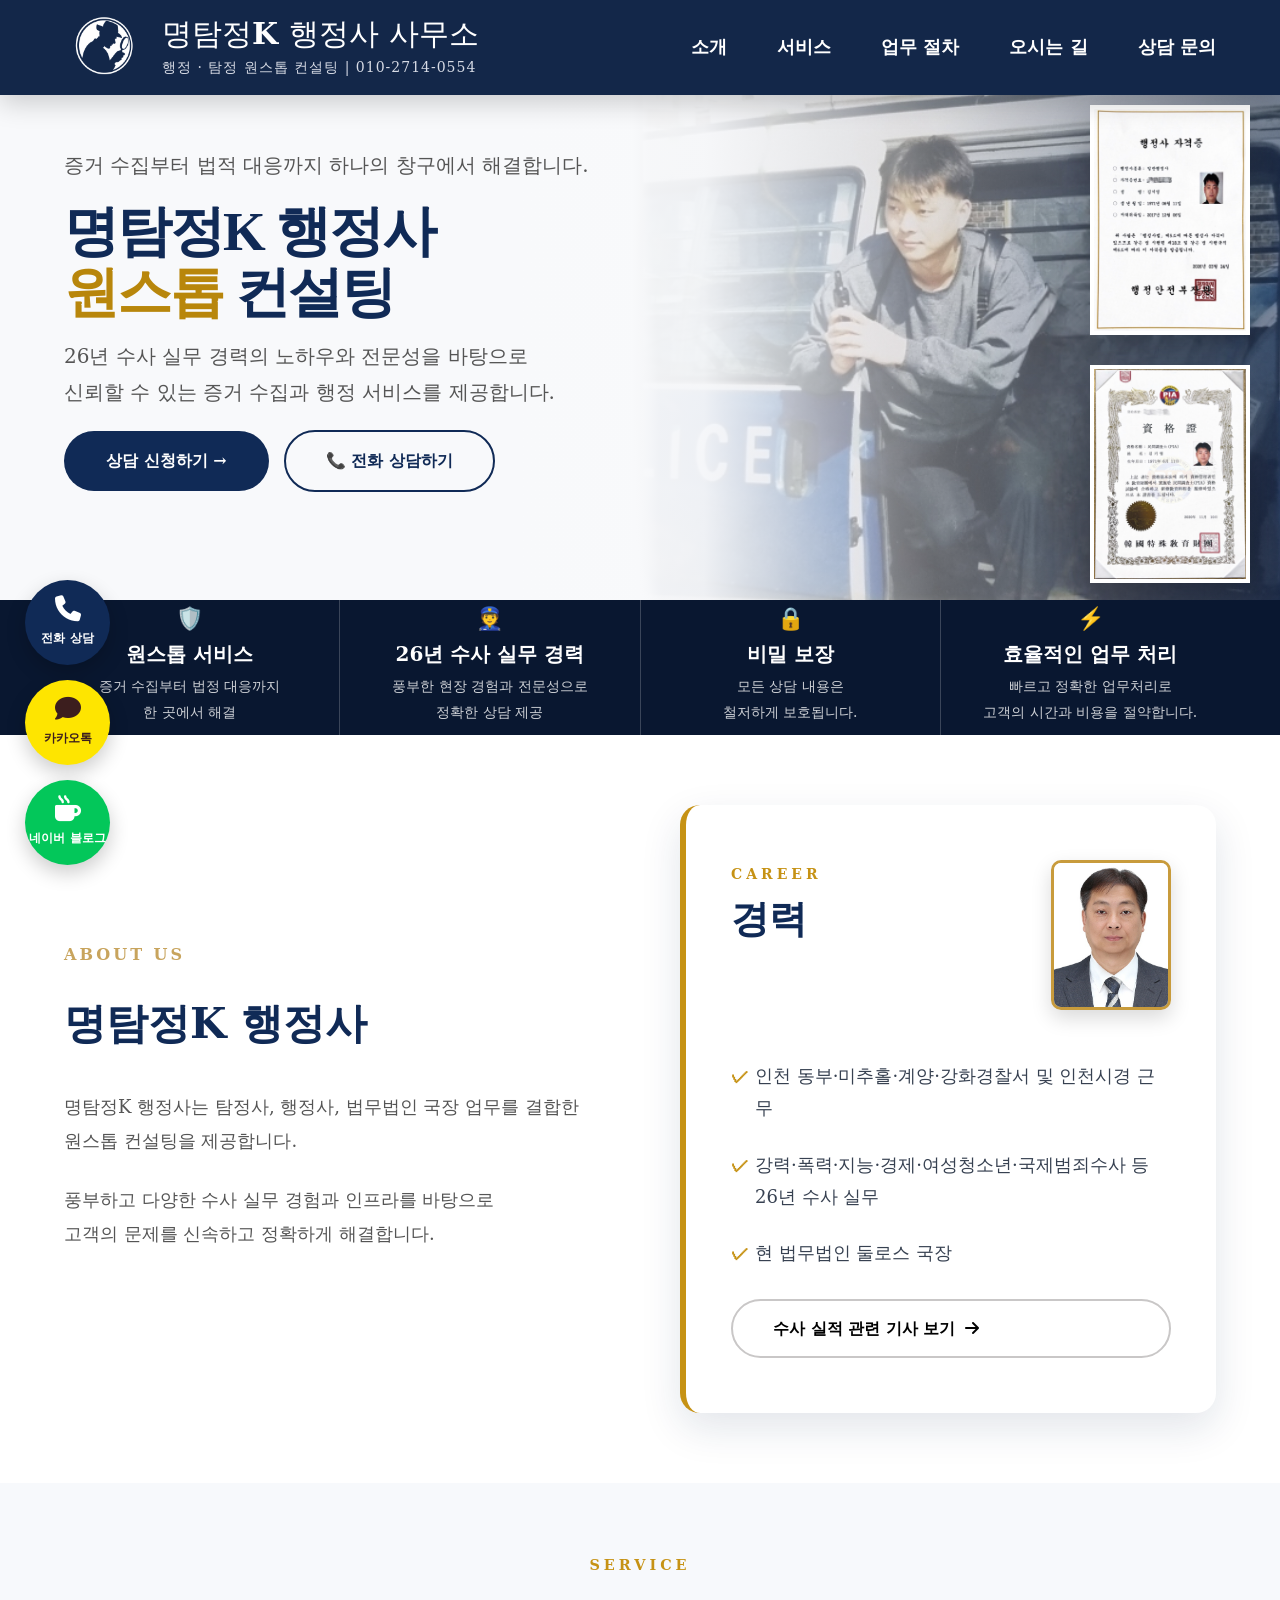
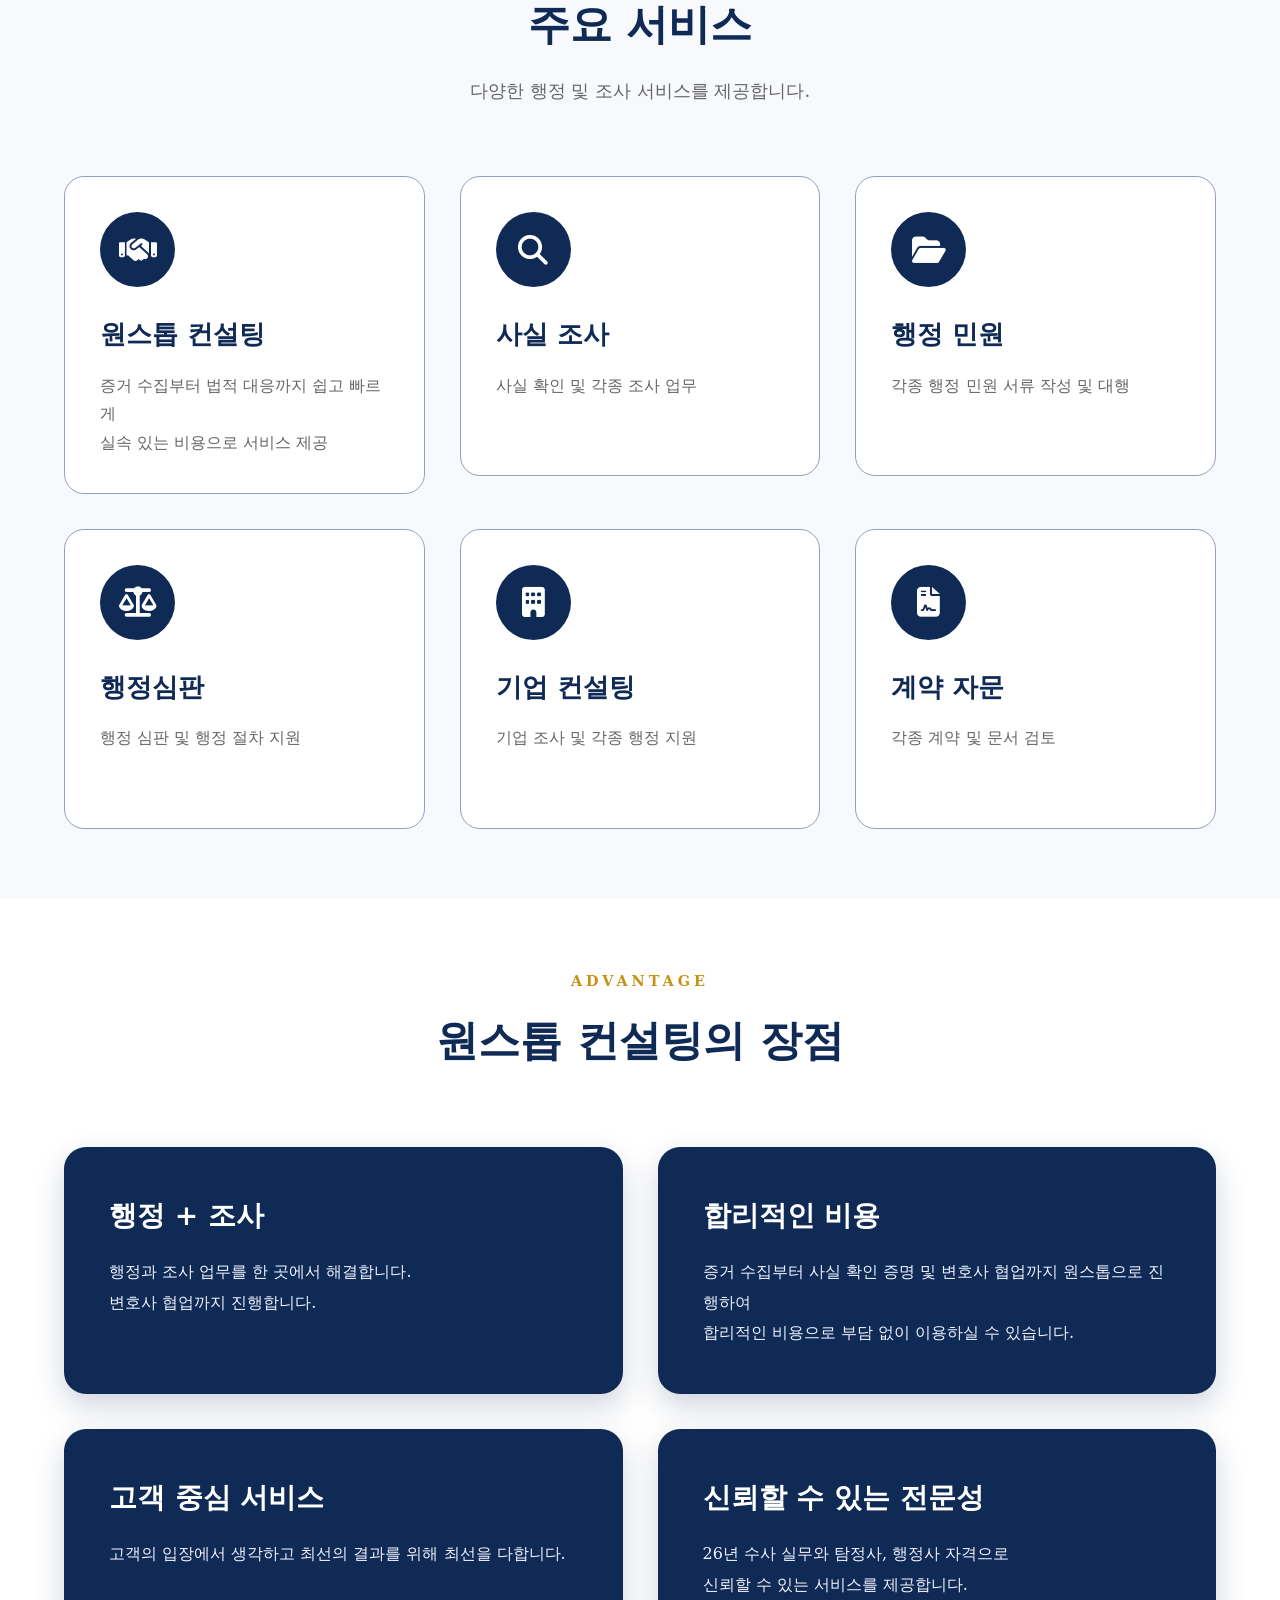
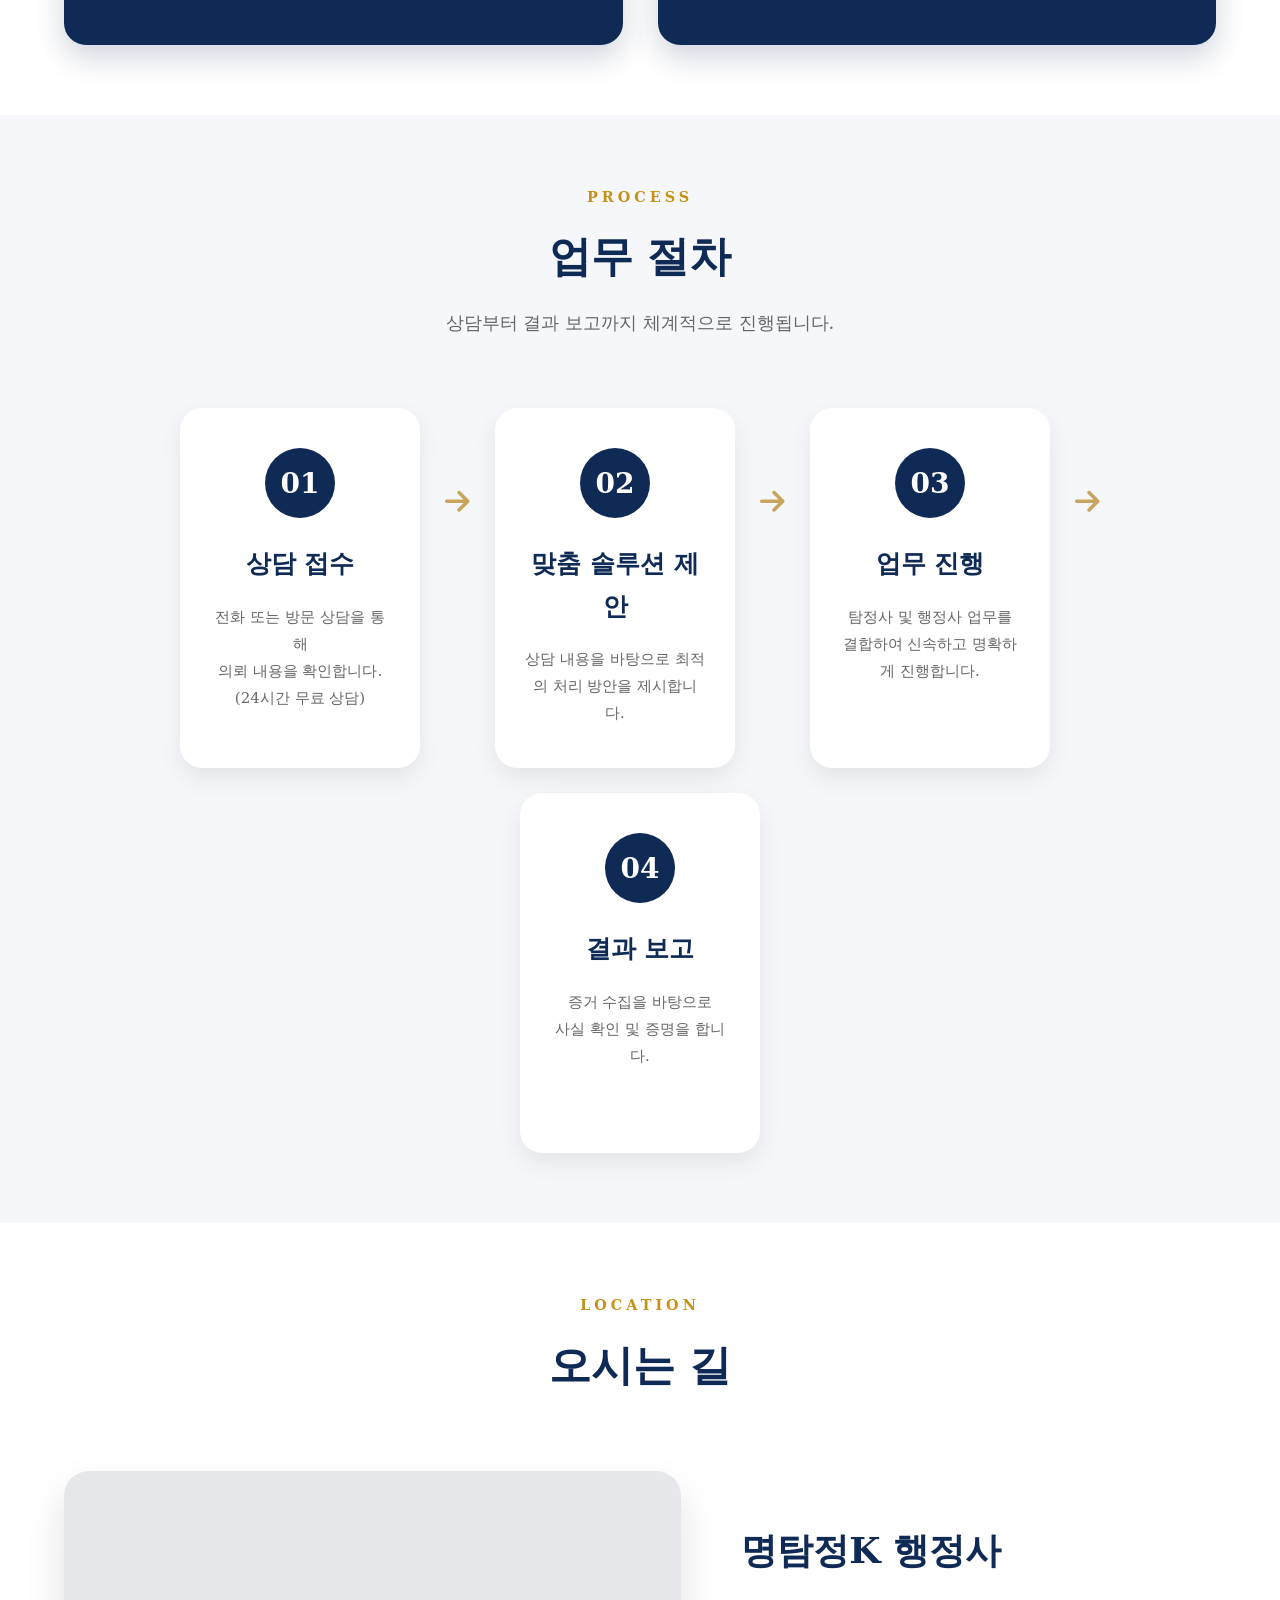
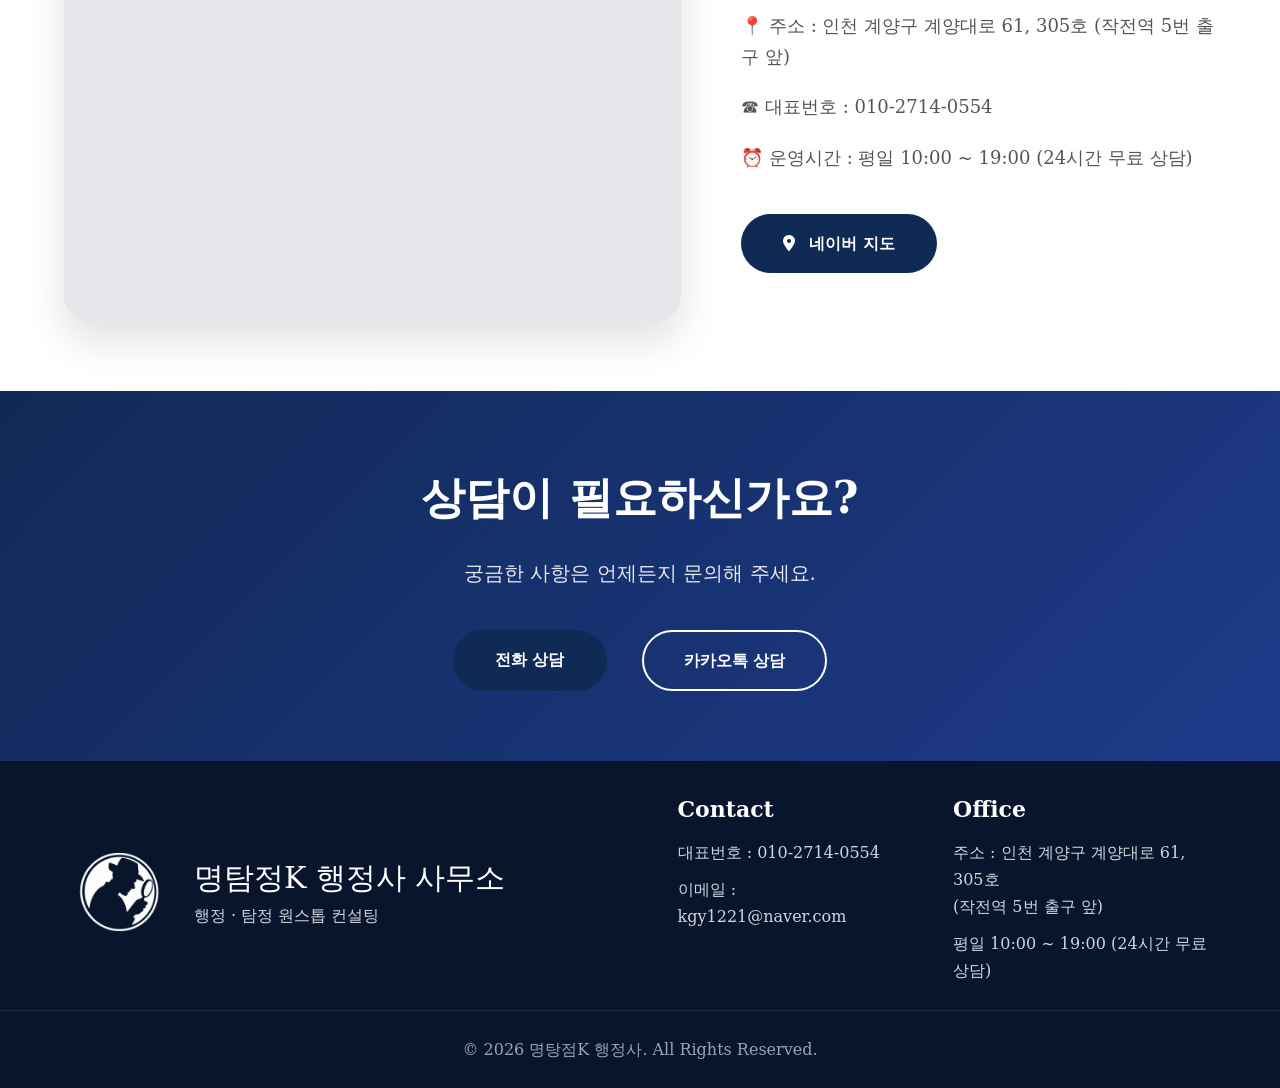
==== commit db94b123: "Update index.html" ====
--- a/index.html
+++ b/index.html
@@ -624,7 +624,7 @@
                 </p>
 <div class="map-buttons">
 
-    <a href="https://map.naver.com/v5/search/인천 계양구 계양대로 61"
+    <a href=https://naver.me/G7NGqVsA"
        target="_blank"
        class="btn btn-primary">
 
--- a/style.css
+++ b/style.css
@@ -10,6 +10,9 @@
 
 html{
     scroll-behavior:smooth;
+
+    -webkit-text-size-adjust:100%;
+    text-size-adjust:100%;
 }
 
 body{
@@ -226,9 +229,9 @@
 
     display:flex;
 
-    gap:12px;
-
-    font-size:16px;
+    gap:50px;
+
+    font-size:18px;
 
 }
 .nav{
@@ -570,7 +573,9 @@
 /* ===================================
             ABOUT
 ==============*/
-
+#about{
+    scroll-margin-top:50px;
+}
 
 .about{
 
@@ -687,6 +692,12 @@
     font-weight:700;
 
     letter-spacing:3px;
+
+}
+
+.about-text{
+
+    scroll-margin-top:90px;
 
 }
 
@@ -717,6 +728,9 @@
 /* ===================================
             SERVICE
 =================================== */
+#service{
+    scroll-margin-top:50px;
+}
 
 .service{
 
@@ -972,6 +986,9 @@
 /* ===================================
         PROCESS
 =================================== */
+#process{
+    scroll-margin-top:50px;
+}
 
 .process{
 
@@ -1102,6 +1119,9 @@
 /* ===================================
         LOCATION
 =================================== */
+#location{
+    scroll-margin-top:50px;
+}
 
 .location{
 
@@ -1197,6 +1217,9 @@
 /* ===================================
         CONTACT
 =================================== */
+#contact{
+    scroll-margin-top:10px;
+}
 
 .contact{
 
@@ -1755,13 +1778,6 @@
 
 }
 
-.footer-container{
-
-grid-template-columns:1fr;
-
-text-align:center;
-
-}
 
 .contact-btn{
 
@@ -1793,14 +1809,8 @@
 .pc-br{
     display:block;
 }
-
-/* 모바일 */
-@media (max-width:768px){
-
-    .pc-br{
-        display:none;
-    }
-
+.mobile-br{
+    display:none;
 }
 
 /* ===================================
@@ -1811,6 +1821,20 @@
         HEADER
 ========================= */
 @media (max-width:768px){
+.pc-br{
+        display:none;
+}
+.mobile-br{
+        display:block;
+}
+
+.container{
+    width:92%;
+}
+
+section{
+    padding:60px 0;
+}
 
 header{
 
@@ -1990,6 +2014,10 @@
 
     gap:10px;
 
+    flex : 1;
+
+    min-width:0;
+
 }
 
 .logo img{
@@ -1998,12 +2026,21 @@
 
     height:52px;
 
+    flex-shrink:0;
+}
+
+.logo-text{
+
+    min-width:0;         /* 추가 */
+
 }
 
 .logo-text h2{
 
     font-size:19px;
 
+    
+
 }
 
 .logo-text p{
@@ -2096,6 +2133,33 @@
 
 font-size:34px;
 
+}
+
+/* ================= ABOUT ================= */
+
+.about-text h2{
+
+    font-size:34px;
+
+    line-height:1.2;
+
+    word-break:keep-all;
+
+}
+
+.about-text p{
+
+    font-size:16px;
+
+    line-height:1.8;
+
+    word-break:keep-all;
+
+}
+/* ================= WHY ================= */
+
+.why-row{
+    flex-direction:column;
 }
 
 .why-item{
@@ -2109,11 +2173,83 @@
 
 }
 
+/* ================= SERVICE ================= */
+
+.section-title{
+    margin-bottom:45px;
+}
+
+/* ================= SERVICE ================= */
+
 .service-grid{
 
-grid-template-columns:1fr;
-
-}
+    display:grid;
+
+    grid-template-columns:repeat(2, 1fr);
+
+    gap:14px;
+
+}
+
+.service-card{
+
+    padding:16px 10px;
+
+    min-height:180px;
+
+    border-radius:18px;
+
+    display:flex;
+
+    flex-direction:column;
+
+    justify-content:center;
+
+    align-items:center;
+
+    text-align:center;
+
+}
+
+.service-card i{
+
+    width:40px;
+
+    height:40px;
+
+    line-height:70px;
+
+    font-size:18px;
+
+    margin-bottom:12px;
+
+}
+
+.service-card h3{
+
+    font-size:17px;
+
+    margin-bottom:10px;
+
+    line-height:1.3;
+
+}
+
+.service-card p{
+
+    font-size:13px;
+
+    line-height:1.5;
+
+}
+
+.service-card h3,
+.service-card p{
+
+    word-break: keep-all;
+
+}
+
 
 /* ================= ADVANTAGE ================= */
 
@@ -2182,198 +2318,6 @@
 
 }
 
-            
-.location-info{
-
-text-align:center;
-
-}
-
-}
-
-/* ================= FLOATING ================= */
-
-.floating-menu{
-
-    left:10px;
-
-    bottom:20px;
-
-    gap:10px;
-
-}
-
-.floating-btn{
-
-    width:46px;
-
-    height:46px;
-
-}
-
-.floating-btn i{
-
-    font-size:16px;
-
-}
-
-.floating-btn span{
-
-    font-size:7px;
-
-}
-
-.contact h2{
-
-    font-size:34px;
-
-    margin-bottom:20px;
-
-}
-
-
-
-
-/* PC */
-.mobile-br{
-    display:none;
-}
-
-/* 모바일 */
-@media (max-width:768px){
-
-    .mobile-br{
-        display:block;
-    }
-
-}
-
-/* ===================================
-        SMALL MOBILE (~480px)
-        (원래 미디어쿼리 없이 전역에 새어나가던 블록을
-         여기 안으로 옮겨서 감쌌습니다)
-=================================== */
-
-@media (max-width:480px){
-
-.container{
-    width:92%;
-}
-
-section{
-    padding:60px 0;
-}
-
-/* ================= HEADER ================= */
-
-/* ================= WHY ================= */
-
-.why-row{
-    flex-direction:column;
-}
-
-
-/* ================= ABOUT ================= */
-
-.about-text h2{
-
-    font-size:34px;
-
-    line-height:1.2;
-
-    word-break:keep-all;
-
-}
-
-.about-text p{
-
-    font-size:16px;
-
-    line-height:1.8;
-
-    word-break:keep-all;
-
-}
-
-/* ================= SERVICE ================= */
-
-.section-title{
-    margin-bottom:45px;
-}
-
-/* ================= SERVICE ================= */
-
-.service-grid{
-
-    display:grid;
-
-    grid-template-columns:repeat(2, 1fr);
-
-    gap:14px;
-
-}
-
-.service-card{
-
-    padding:16px 10px;
-
-    min-height:180px;
-
-    border-radius:18px;
-
-    display:flex;
-
-    flex-direction:column;
-
-    justify-content:center;
-
-    align-items:center;
-
-    text-align:center;
-
-}
-
-.service-card i{
-
-    width:40px;
-
-    height:40px;
-
-    line-height:70px;
-
-    font-size:18px;
-
-    margin-bottom:12px;
-
-}
-
-.service-card h3{
-
-    font-size:17px;
-
-    margin-bottom:10px;
-
-    line-height:1.3;
-
-}
-
-.service-card p{
-
-    font-size:13px;
-
-    line-height:1.5;
-
-}
-
-.service-card h3,
-.service-card p{
-
-    word-break: keep-all;
-
-}
-
-/* ================= ADVANTAGE ================= */
-
 /* ================= LOCATION ================= */
 
 .location-wrap{
@@ -2388,6 +2332,39 @@
     text-align:center;
 }
 
+
+
+/* ================= FLOATING ================= */
+
+.floating-menu{
+
+    left:10px;
+
+    bottom:20px;
+
+    gap:10px;
+
+}
+
+.floating-btn{
+
+    width:46px;
+
+    height:46px;
+
+}
+
+.floating-btn i{
+
+    font-size:16px;
+
+}
+
+.floating-btn span{
+
+    font-size:7px;
+
+}
 /* ================= CONTACT ================= */
 
 .contact-btn{
@@ -2397,6 +2374,14 @@
 
 .contact-btn a{
     width:240px;
+}
+
+.contact h2{
+
+    font-size:34px;
+
+    margin-bottom:20px;
+
 }
 
 /* ================= FOOTER ================= */
@@ -2429,4 +2414,19 @@
     bottom:18px;
     gap:10px;
 }
-}
+
+#contact{
+    scroll-margin-top:50px;
+}
+
+}
+
+/* ===================================
+        SMALL MOBILE (~480px)
+=================================== */
+
+@media (max-width:480px){
+
+
+
+}
